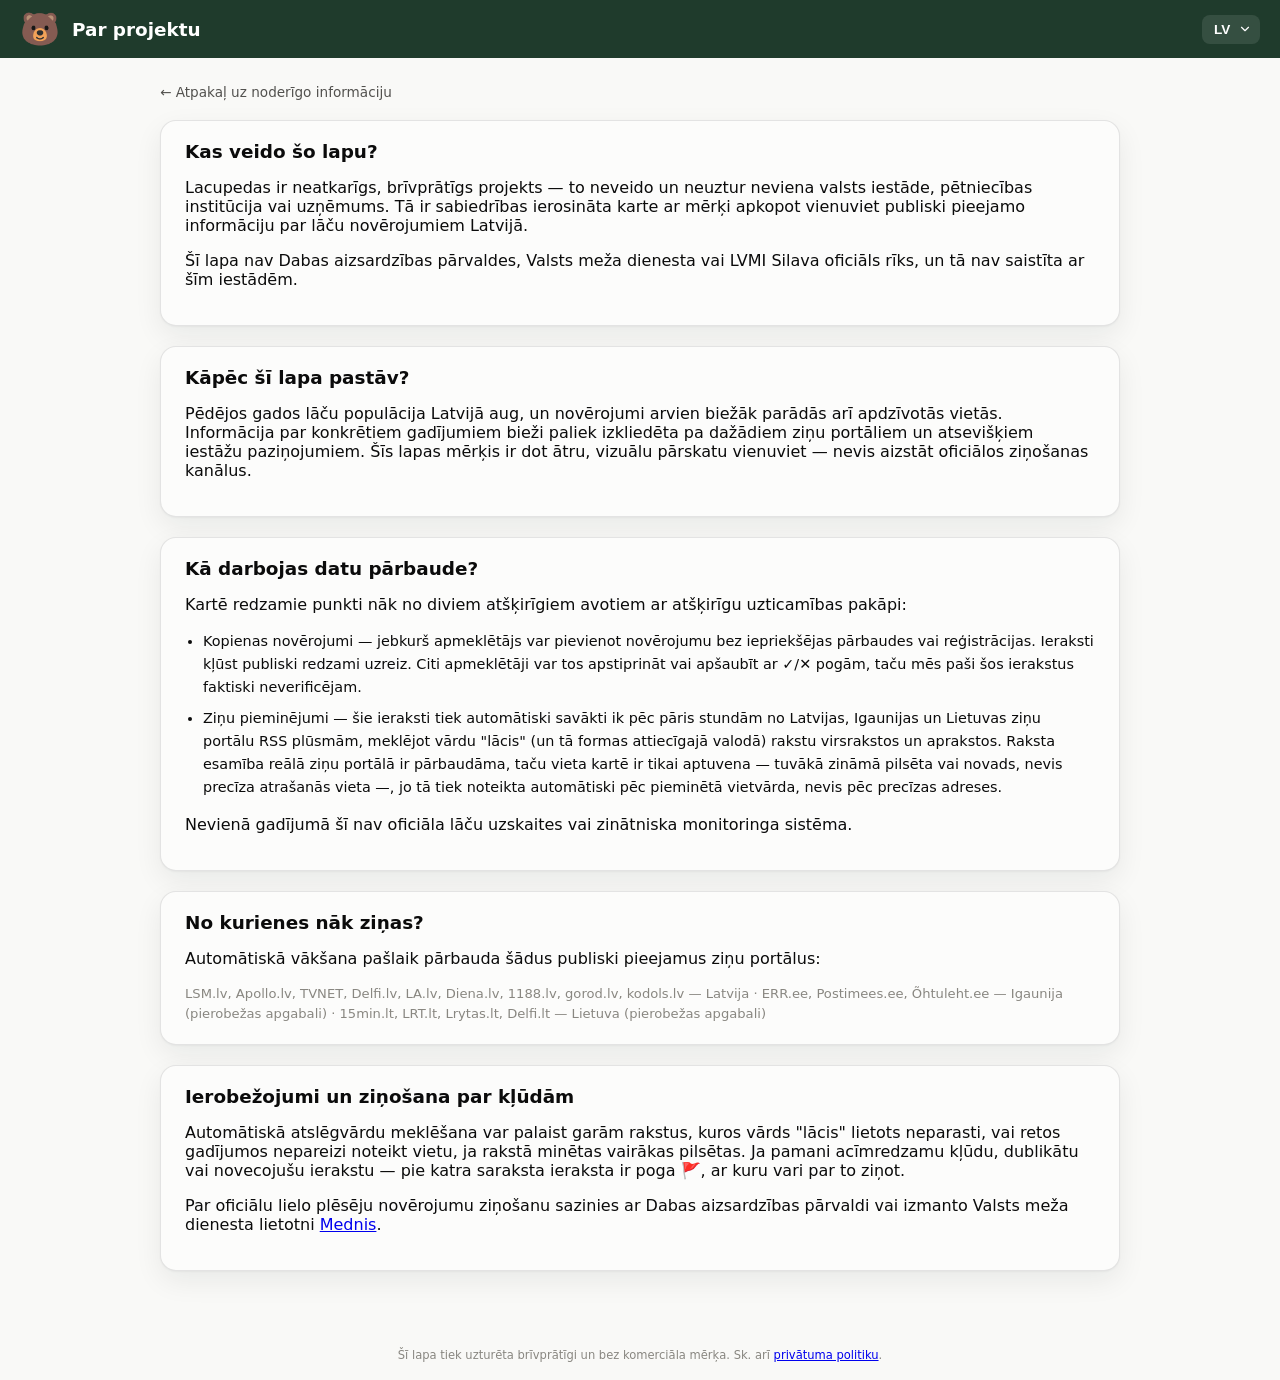
==== about.html @ 4d408ac5 "Section 5 SEO fixes: canonical home links, Dataset JSON-LD, FAQ citations Internal nav links pointed" ====
<!doctype html>
<html lang="lv">
<head>
  <meta charset="UTF-8" />
  <meta name="viewport" content="width=device-width, initial-scale=1.0" />
  <title>Par projektu — Lacupedas</title>
  <meta name="description" content="Kas veido Lacupedas, kāpēc tā izveidota, kā darbojas datu pārbaude un no kurienes nāk ziņas par lāču novērojumiem Latvijā." />
  <link rel="canonical" href="https://lacupedas.lv/about.html" />
  <meta property="og:type" content="article" />
  <meta property="og:site_name" content="Lacupedas" />
  <meta property="og:title" content="Par projektu" />
  <meta property="og:description" content="Kas veido Lacupedas, kāpēc tā izveidota un kā darbojas datu pārbaude." />
  <meta property="og:url" content="https://lacupedas.lv/about.html" />
  <meta property="og:image" content="https://lacupedas.lv/icons/android-chrome-512x512.png" />
  <meta name="twitter:card" content="summary" />
  <meta name="twitter:image" content="https://lacupedas.lv/icons/android-chrome-512x512.png" />
  <link rel="icon" href="favicon.ico" sizes="any" />
  <link rel="icon" type="image/png" sizes="32x32" href="icons/favicon-32x32.png" />
  <link rel="icon" type="image/png" sizes="16x16" href="icons/favicon-16x16.png" />
  <link rel="apple-touch-icon" sizes="180x180" href="icons/apple-touch-icon.png" />
  <link rel="manifest" href="site.webmanifest" />
  <link rel="stylesheet" href="css/style.css" />
  <link rel="stylesheet" href="css/guide.css" />

  <script type="application/ld+json">
  {
    "@context": "https://schema.org",
    "@type": "WebPage",
    "name": "Par projektu",
    "url": "https://lacupedas.lv/about.html",
    "isPartOf": { "@type": "WebSite", "name": "Lacupedas", "url": "https://lacupedas.lv/" },
    "inLanguage": ["lv", "en", "ru"]
  }
  </script>
</head>
<body class="guide-body">
  <header class="app-header">
    <div class="brand">
      <span class="brand-icon" aria-hidden="true">🐻</span>
      <h1 data-i18n="aboutTitle">Par projektu</h1>
    </div>
    <select id="lang-select" class="lang-select" aria-label="Language / Valoda / Язык">
      <option value="lv">LV</option>
      <option value="en">EN</option>
      <option value="ru">RU</option>
    </select>
  </header>

  <main class="guide-main">
    <a href="padomi.html" class="back-link" data-i18n="backToHub">← Atpakaļ uz noderīgo informāciju</a>

    <section class="guide-card">
      <h2 data-i18n="aboutWhoTitle">Kas veido šo lapu?</h2>
      <p data-i18n="aboutWho1">Lacupedas ir neatkarīgs, brīvprātīgs projekts — to neveido un neuztur neviena valsts iestāde, pētniecības institūcija vai uzņēmums. Tā ir sabiedrības ierosināta karte ar mērķi apkopot vienuviet publiski pieejamo informāciju par lāču novērojumiem Latvijā.</p>
      <p data-i18n="aboutWho2">Šī lapa nav Dabas aizsardzības pārvaldes, Valsts meža dienesta vai LVMI Silava oficiāls rīks, un tā nav saistīta ar šīm iestādēm.</p>
    </section>

    <section class="guide-card">
      <h2 data-i18n="aboutWhyTitle">Kāpēc šī lapa pastāv?</h2>
      <p data-i18n="aboutWhy1">Pēdējos gados lāču populācija Latvijā aug, un novērojumi arvien biežāk parādās arī apdzīvotās vietās. Informācija par konkrētiem gadījumiem bieži paliek izkliedēta pa dažādiem ziņu portāliem un atsevišķiem iestāžu paziņojumiem. Šīs lapas mērķis ir dot ātru, vizuālu pārskatu vienuviet — nevis aizstāt oficiālos ziņošanas kanālus.</p>
    </section>

    <section class="guide-card">
      <h2 data-i18n="aboutVerificationTitle">Kā darbojas datu pārbaude?</h2>
      <p data-i18n="aboutVerification1">Kartē redzamie punkti nāk no diviem atšķirīgiem avotiem ar atšķirīgu uzticamības pakāpi:</p>
      <ul class="guide-report-list">
        <li data-i18n="aboutVerification2"><strong>Kopienas novērojumi</strong> — jebkurš apmeklētājs var pievienot novērojumu bez iepriekšējas pārbaudes vai reģistrācijas. Ieraksti kļūst publiski redzami uzreiz. Citi apmeklētāji var tos apstiprināt vai apšaubīt ar ✓/✕ pogām, taču mēs paši šos ierakstus faktiski neverificējam.</li>
        <li data-i18n="aboutVerification3"><strong>Ziņu pieminējumi</strong> — šie ieraksti tiek automātiski savākti ik pēc pāris stundām no Latvijas, Igaunijas un Lietuvas ziņu portālu RSS plūsmām, meklējot vārdu "lācis" (un tā formas attiecīgajā valodā) rakstu virsrakstos un aprakstos. Raksta esamība reālā ziņu portālā ir pārbaudāma, taču vieta kartē ir tikai aptuvena — tuvākā zināmā pilsēta vai novads, nevis precīza atrašanās vieta —, jo tā tiek noteikta automātiski pēc pieminētā vietvārda, nevis pēc precīzas adreses.</li>
      </ul>
      <p data-i18n="aboutVerification4">Nevienā gadījumā šī nav oficiāla lāču uzskaites vai zinātniska monitoringa sistēma.</p>
    </section>

    <section class="guide-card">
      <h2 data-i18n="aboutSourcesTitle">No kurienes nāk ziņas?</h2>
      <p data-i18n="aboutSources1">Automātiskā vākšana pašlaik pārbauda šādus publiski pieejamus ziņu portālus:</p>
      <p class="guide-note">LSM.lv, Apollo.lv, TVNET, Delfi.lv, LA.lv, Diena.lv, 1188.lv, gorod.lv, kodols.lv — Latvija · ERR.ee, Postimees.ee, Õhtuleht.ee — Igaunija (pierobežas apgabali) · 15min.lt, LRT.lt, Lrytas.lt, Delfi.lt — Lietuva (pierobežas apgabali)</p>
    </section>

    <section class="guide-card">
      <h2 data-i18n="aboutLimitsTitle">Ierobežojumi un ziņošana par kļūdām</h2>
      <p data-i18n="aboutLimits1">Automātiskā atslēgvārdu meklēšana var palaist garām rakstus, kuros vārds "lācis" lietots neparasti, vai retos gadījumos nepareizi noteikt vietu, ja rakstā minētas vairākas pilsētas. Ja pamani acīmredzamu kļūdu, dublikātu vai novecojušu ierakstu — pie katra saraksta ieraksta ir poga 🚩, ar kuru vari par to ziņot.</p>
      <p>
        <span data-i18n="aboutLimits2">Par oficiālu lielo plēsēju novērojumu ziņošanu sazinies ar Dabas aizsardzības pārvaldi vai izmanto Valsts meža dienesta lietotni</span>
        <a href="https://www.vmd.gov.lv/lv/mobila-lietotne-mednis" target="_blank" rel="noopener">Mednis</a>.
      </p>
    </section>
  </main>

  <footer class="app-footer">
    <p>
      <span data-i18n="aboutFooterNote">Šī lapa tiek uzturēta brīvprātīgi un bez komerciāla mērķa. Sk. arī</span>
      <a href="privacy.html" data-i18n="aboutPrivacyLinkText">privātuma politiku</a>.
    </p>
  </footer>

  <nav class="mobile-bottom-nav" aria-label="Mobile navigation">
    <a href="/" class="mobile-nav-item">
      <svg viewBox="0 0 24 24" width="20" height="20" fill="none" stroke="currentColor" stroke-width="2" stroke-linecap="round" stroke-linejoin="round"><path d="M3 11l9-8 9 8"/><path d="M5 10v10h5v-6h4v6h5V10"/></svg>
      <span data-i18n="navHome">Sākums</span>
    </a>
    <a href="map.html" class="mobile-nav-item">
      <svg viewBox="0 0 24 24" width="20" height="20" fill="none" stroke="currentColor" stroke-width="2" stroke-linecap="round" stroke-linejoin="round"><path d="M12 21s-7-6.5-7-11a7 7 0 0 1 14 0c0 4.5-7 11-7 11z"/><circle cx="12" cy="10" r="2.5"/></svg>
      <span data-i18n="navMap">Karte</span>
    </a>
    <a href="map.html?report=1" class="mobile-nav-item mobile-nav-report">
      <svg viewBox="0 0 24 24" width="22" height="22" fill="none" stroke="currentColor" stroke-width="2" stroke-linecap="round" stroke-linejoin="round"><circle cx="12" cy="12" r="9"/><path d="M12 8v8M8 12h8"/></svg>
      <span data-i18n="navReport">Ziņot</span>
    </a>
    <a href="stats.html" class="mobile-nav-item">
      <svg viewBox="0 0 24 24" width="20" height="20" fill="none" stroke="currentColor" stroke-width="2" stroke-linecap="round" stroke-linejoin="round"><path d="M4 20V10M12 20V4M20 20v-7"/></svg>
      <span data-i18n="navStats">Statistika</span>
    </a>
    <a href="padomi.html" class="mobile-nav-item mobile-nav-active">
      <svg viewBox="0 0 24 24" width="20" height="20" fill="none" stroke="currentColor" stroke-width="2" stroke-linecap="round" stroke-linejoin="round"><circle cx="12" cy="12" r="9"/><path d="M12 11v5"/><circle cx="12" cy="8" r="0.5" fill="currentColor"/></svg>
      <span data-i18n="navMore">Info</span>
    </a>
  </nav>

  <script src="js/i18n.js"></script>
  <script src="js/guide-page.js"></script>
</body>
</html>
---- css/style.css ----
/* Lacupedas — bear-sighting tracker for Latvia. Forest-brand chrome + a
   validated data palette for anything that encodes actual data. */

/* The [hidden] UA rule loses to any author rule of equal specificity
   (e.g. `.modal-overlay { display: flex }`) — force it to win. */
[hidden] {
  display: none !important;
}

:root {
  color-scheme: light;
  --brand-forest-dark: #1f3b2c;
  --brand-forest: #2f5d3f;
  --brand-accent: #d97b29;
  --brand-accent-hover: #c26a1f;

  --page-plane: #f9f9f7;
  --surface-1: #fcfcfb;
  --text-primary: #0b0b0b;
  --text-secondary: #52514e;
  --text-muted: #898781;
  --gridline: #e1e0d9;
  --baseline: #c3c2b7;
  --border: rgba(11, 11, 11, 0.1);
  --danger: #d03b3b;
  --danger-hover: #b52f2f;
  --success: #0ca30c;

  --series-1: #2a78d6; /* sequential blue */

  --radius-card: 16px;
  --radius-btn: 12px;
  /* Two-layer shadow (a tight contact layer + a soft ambient one) reads as
     "resting on the page" without the harsh single-blur look. Tuned low-
     opacity for light mode; the dark-mode block below re-tunes it since a
     shadow this faint disappears against a near-black surface. */
  --shadow-card: 0 1px 2px rgba(20, 30, 25, 0.04), 0 10px 28px rgba(20, 30, 25, 0.07);
  --shadow-card-hover: 0 2px 4px rgba(20, 30, 25, 0.06), 0 14px 34px rgba(20, 30, 25, 0.1);
  /* For small, often-stacked elements (list-item cards) where the full
     --shadow-card's ambient layer would pile up into visual noise. */
  --shadow-subtle: 0 1px 2px rgba(20, 30, 25, 0.05), 0 4px 10px rgba(20, 30, 25, 0.05);
}

@media (prefers-color-scheme: dark) {
  :root {
    color-scheme: dark;
    --brand-forest-dark: #0f1f17;
    --brand-forest: #234a30;
    --page-plane: #0d0d0d;
    --surface-1: #1a1a19;
    --text-primary: #ffffff;
    --text-secondary: #c3c2b7;
    --text-muted: #898781;
    --gridline: #2c2c2a;
    --baseline: #383835;
    --border: rgba(255, 255, 255, 0.1);
    --series-1: #3987e5;
    --shadow-card: 0 1px 2px rgba(0, 0, 0, 0.3), 0 10px 28px rgba(0, 0, 0, 0.35);
    --shadow-card-hover: 0 2px 4px rgba(0, 0, 0, 0.35), 0 14px 34px rgba(0, 0, 0, 0.4);
    --shadow-subtle: 0 1px 2px rgba(0, 0, 0, 0.25), 0 4px 10px rgba(0, 0, 0, 0.25);
  }
}

* {
  box-sizing: border-box;
}

body {
  margin: 0;
  font-family: system-ui, -apple-system, "Segoe UI", sans-serif;
  background: var(--page-plane);
  color: var(--text-primary);
  /* Single-viewport app shell: header + main + footer fill the screen with
     no page-level scroll — each scrollable list scrolls within its own
     card instead. Reverted on small screens (see the 900px query) where
     stacking everything into one viewport isn't realistic. */
  height: 100vh;
  height: 100dvh;
  display: flex;
  flex-direction: column;
  overflow: hidden;
}

h1, h2 {
  margin: 0;
}

button {
  font-family: inherit;
}

/* Header */

.app-header {
  flex: 0 0 auto;
  display: flex;
  align-items: center;
  justify-content: space-between;
  gap: 16px;
  padding: 10px 20px;
  background: var(--brand-forest-dark);
  color: #fff;
}

.brand {
  display: flex;
  align-items: center;
  gap: 12px;
  min-width: 0;
}

.brand-icon {
  flex: 0 0 auto;
  font-size: 2rem;
}

/* min-width:0 + the nowrap/ellipsis trio let a long title truncate instead
   of wrapping or pushing the language select off-screen on narrow viewports
   — titles vary a lot in length across pages and languages. */
.app-header h1 {
  min-width: 0;
  overflow: hidden;
  text-overflow: ellipsis;
  white-space: nowrap;
  font-size: 1.15rem;
}

.lang-select {
  flex: 0 0 auto;
  appearance: none;
  -webkit-appearance: none;
  border: none;
  border-radius: 8px;
  background-color: rgba(255, 255, 255, 0.1);
  background-image: url("data:image/svg+xml,%3Csvg xmlns='http://www.w3.org/2000/svg' viewBox='0 0 24 24' fill='none' stroke='white' stroke-width='2' stroke-linecap='round' stroke-linejoin='round'%3E%3Cpath d='M6 9l6 6 6-6'/%3E%3C/svg%3E");
  background-repeat: no-repeat;
  background-position: right 8px center;
  background-size: 14px;
  color: #fff;
  padding: 7px 26px 7px 12px;
  font-weight: 600;
  font-size: 0.85rem;
  cursor: pointer;
  transition: background-color 0.15s ease, box-shadow 0.15s ease;
}

.lang-select:hover {
  background-color: rgba(255, 255, 255, 0.16);
}

.lang-select:focus {
  outline: none;
  box-shadow: 0 0 0 3px rgba(255, 255, 255, 0.3);
}

.lang-select option {
  color: var(--text-primary);
  background: var(--surface-1);
}

@media (max-width: 520px) {
  .app-header {
    padding: 10px 14px;
    gap: 8px;
  }

  .brand-icon {
    font-size: 1.6rem;
  }

  .app-header h1 {
    font-size: 1rem;
  }
}

/* Layout */

.layout {
  flex: 1 1 auto;
  min-height: 0;
  display: grid;
  /* Roughly even split — the sidebar (stats/news/list) carries as much of
     the app's actual content as the map does, so it gets an equal share
     of the width instead of being squeezed to a narrow reading column. */
  grid-template-columns: minmax(0, 1fr) minmax(360px, 1fr);
  grid-template-rows: 1fr;
  gap: 16px;
  padding: 16px;
  width: 100%;
  overflow: hidden;
}

/* Mobile-only home feed: quick actions to the standalone map.html (see
   .mobile-bottom-nav near the footer for the rest of the mobile nav), shown
   in place of the embedded map — .map-pane is hidden below 900px. */
.mobile-quick-actions {
  display: none;
}

@media (max-width: 900px) {
  body {
    height: auto;
    overflow: visible;
    /* Clear the fixed .mobile-bottom-nav so it never covers page content. */
    padding-bottom: 64px;
  }

  .layout {
    grid-template-columns: 1fr;
    grid-template-rows: auto;
    overflow: visible;
  }

  .mobile-quick-actions {
    display: flex;
    gap: 8px;
  }

  .mobile-quick-btn {
    flex: 1 1 0;
    text-align: center;
    text-decoration: none;
  }
}

.map-pane {
  min-height: 0;
  display: flex;
  flex-direction: column;
  gap: 8px;
}

.map-toolbar {
  flex: 0 0 auto;
  display: flex;
  align-items: center;
  flex-wrap: wrap;
  gap: 8px;
}

.map-hint {
  flex: 0 0 auto;
  margin: 0;
  font-size: 0.85rem;
  color: var(--text-secondary);
}

.picking-banner {
  flex: 0 0 auto;
  display: flex;
  align-items: center;
  justify-content: space-between;
  gap: 12px;
  background: var(--brand-accent);
  color: #fff;
  padding: 8px 12px;
  border-radius: 8px;
  font-size: 0.9rem;
}

.map-wrap {
  position: relative;
  flex: 1 1 auto;
  min-height: 0;
  display: flex;
}

#map {
  flex: 1 1 auto;
  min-height: 0;
  width: 100%;
  border-radius: 10px;
  border: 1px solid var(--border);
  cursor: default;
}

@media (max-width: 900px) {
  /* Scoped to .layout (index.html's desktop map+sidebar shell) — map.html
     reuses .map-pane too, but isn't mobile-gated, so its map must stay
     visible at every width. */
  .layout .map-pane {
    display: none;
  }

  .map-wrap {
    flex: none;
  }

  #map {
    flex: none;
    height: 50vh;
    min-height: 340px;
  }
}

#map.picking {
  cursor: crosshair;
}

.map-legend {
  position: absolute;
  left: 10px;
  bottom: 10px;
  z-index: 501;
}

.map-legend-toggle {
  border: none;
  border-radius: 999px;
  padding: 7px 12px;
  background: rgba(11, 11, 11, 0.6);
  color: #fff;
  font-size: 0.78rem;
  font-weight: 600;
  cursor: pointer;
}

.map-legend-toggle:hover {
  background: rgba(11, 11, 11, 0.75);
}

.map-legend-panel {
  position: absolute;
  left: 0;
  bottom: calc(100% + 6px);
  width: 210px;
  background: var(--surface-1);
  border: 1px solid var(--border);
  border-radius: var(--radius-btn);
  padding: 10px 12px;
  box-shadow: 0 4px 16px rgba(0, 0, 0, 0.25);
}

.legend-row {
  display: flex;
  align-items: flex-start;
  gap: 8px;
  font-size: 0.78rem;
  color: var(--text-primary);
  padding: 3px 0;
  line-height: 1.3;
}

.legend-swatch {
  flex: 0 0 auto;
  display: inline-block;
  width: 11px;
  height: 11px;
  margin-top: 2px;
}

.legend-dot {
  border-radius: 50%;
}

.legend-diamond {
  transform: rotate(45deg);
  width: 9px;
  height: 9px;
  margin-top: 3px;
}

.bear-marker-dot {
  display: block;
  width: 16px;
  height: 16px;
  border-radius: 50%;
  border: 2px solid #fff;
  box-shadow: 0 1px 4px rgba(0, 0, 0, 0.4);
  transition: transform 0.15s ease;
}

/* Scale the inner dot/diamond on hover, not the outer Leaflet-positioned
   icon element — that one already carries Leaflet's own translate3d()
   transform for placement, which a hover transform would clobber. */
.leaflet-marker-icon:hover .bear-marker-dot {
  transform: scale(1.35);
}

/* Sidebar */

.sidebar {
  min-height: 0;
  display: flex;
  flex-direction: column;
  gap: 8px;
  min-width: 0;
}

@media (max-width: 900px) {
  .sidebar {
    overflow: visible;
  }
}

.card {
  flex: 0 0 auto;
  min-width: 0;
  background: var(--surface-1);
  border: 1px solid var(--border);
  border-radius: var(--radius-card);
  box-shadow: var(--shadow-card);
  padding: 10px 14px;
}

/* list-card and news-card share whatever vertical space is left after the
   stats/chart cards take their natural height, and each scrolls its own
   list internally instead of growing the page. News gets a bigger share —
   it's typically the one with real content (auto-collected), while
   community reports start empty. */
.list-card {
  flex: 0.7 1 0;
  min-height: 0;
  display: flex;
  flex-direction: column;
}

.news-card {
  flex: 2.2 1 0;
  min-height: 0;
  display: flex;
  flex-direction: column;
}

@media (max-width: 900px) {
  .list-card,
  .news-card {
    flex: none;
  }

  /* On index.html's mobile home feed, the full chart + filterable list
     move to the standalone stats.html (reached via .stats-detail-link on
     the compact stats-grid below) — news stays here and now reads right
     after the compact stats card. Scoped to .layout: stats.html reuses
     these same .chart-card/.list-card classes and must keep showing them
     at every width. */
  .layout .chart-card,
  .layout .list-card {
    display: none;
  }
}

.card h2 {
  flex: 0 0 auto;
  font-size: 0.9rem;
  margin-bottom: 6px;
  color: var(--text-primary);
}

.stats-card-header {
  display: flex;
  align-items: center;
  justify-content: space-between;
  gap: 8px;
  margin-bottom: 8px;
}

.stats-card {
  padding: 12px 12px 14px;
}

/* Points at stats.html, the mobile detail page the chart/list moved to
   (see .layout .chart-card/.list-card above) — desktop keeps them inline
   in the sidebar, so it has no need for this link. */
.stats-detail-link {
  display: none;
}

.stats-grid {
  display: grid;
  grid-template-columns: repeat(3, 1fr);
  gap: 6px;
  align-items: stretch;
  padding-top: 2px;
}

/* index.html's home-feed card only shows 2 of the 3 stats (see
   #stats-section's markup) — stats.html keeps all 3 in its own
   .stats-grid (no #stats-section id there), so this is scoped rather
   than changed on the shared rule above. */
#stats-section .stats-grid {
  grid-template-columns: repeat(2, 1fr);
}

.stat {
  display: flex;
  flex-direction: column;
  align-items: center;
  justify-content: center;
  text-align: center;
  gap: 2px;
  min-width: 0;
  min-height: 72px;
  height: 100%;
  padding: 10px 6px 8px;
  border-radius: 12px;
  border: 1px solid rgba(11, 11, 11, 0.03);
  box-shadow: none;
  background: rgba(255, 255, 255, 0.18);
}

@media (max-width: 900px) {
  .stats-detail-link {
    display: inline-flex;
    align-items: center;
    gap: 4px;
    flex: 0 0 auto;
    padding: 0;
    border-radius: 0;
    background: transparent;
    font-size: 0.78rem;
    font-weight: 600;
    color: var(--brand-accent);
    text-decoration: none;
  }

  .stats-grid {
    gap: 6px;
  }

  .stat {
    gap: 2px;
    min-height: 68px;
    padding: 9px 4px 7px;
    border-radius: 12px;
  }

  .stat-text {
    align-items: center;
  }

  .stat-value {
    font-size: 1.28rem;
  }

  .stat-value-small {
    font-size: 0.82rem;
  }

  .stat-label {
    font-size: 0.64rem;
  }
}

.stat-icon {
  display: none;
}

.stat-text {
  display: flex;
  flex-direction: column;
  gap: 2px;
  min-width: 0;
  width: 100%;
  align-items: center;
  text-align: center;
}

.stat-value {
  font-size: clamp(1.35rem, 1.9vw, 1.65rem);
  font-weight: 700;
  font-variant-numeric: tabular-nums;
  line-height: 1;
  letter-spacing: -0.04em;
  min-height: 1em;
  display: flex;
  align-items: center;
  justify-content: center;
}

.stat-value-small {
  font-size: clamp(0.8rem, 1vw, 0.92rem);
  font-weight: 600;
  line-height: 1.1;
}

.stat-value-date {
  max-width: 5ch;
  min-height: 1em;
  text-wrap: balance;
}

/* index.html's home-feed boxes are wider now (2 columns instead of 3 —
   see #stats-section .stats-grid above), so the narrower 5ch cap (needed
   for stats.html's tighter 3-column box) just forces an unnecessary wrap
   here — worst in RU, where "30 июл." no longer fits it. */
#stats-section .stat-value-date {
  max-width: none;
  white-space: nowrap;
}

.stat-label {
  max-width: 7ch;
  font-size: 0.68rem;
  color: var(--text-muted);
  line-height: 1.2;
  text-wrap: balance;
  opacity: 0.92;
  min-height: 2.4em;
  display: flex;
  align-items: flex-start;
  justify-content: center;
}

.stats-card h2 {
  font-size: 0.88rem;
  margin-bottom: 0;
}

.stat-total {
  background: rgba(137, 135, 129, 0.045);
}

.stat-year {
  background: rgba(47, 93, 63, 0.05);
}

.stat-recent {
  background: rgba(217, 123, 41, 0.055);
}

.chart-container svg {
  width: 100%;
  height: auto;
  display: block;
}

.viz-grid {
  stroke: var(--gridline);
  stroke-width: 1;
}

.viz-axis-label {
  fill: var(--text-muted);
  font-size: 9px;
}

.viz-bar {
  fill: var(--series-1);
}

.viz-empty {
  text-align: center;
  color: var(--text-muted);
  font-size: 0.8rem;
  margin: 4px 0 0;
}

/* Sightings list */

.sightings-list {
  list-style: none;
  margin: 0;
  padding: 0;
  flex: 1 1 0;
  min-height: 0;
  overflow-y: auto;
  display: flex;
  flex-direction: column;
  gap: 6px;
}

@media (max-width: 900px) {
  .sightings-list {
    flex: none;
    /* No inner scroll box here: the map-pane is gone on mobile, so this
       list is the main page content and should flow with the page like a
       normal feed — capped by pagination (see LIST_PAGE_SIZE), not height. */
    max-height: none;
    gap: 10px;
  }

  .sighting-item {
    background: var(--surface-1);
    border: 1px solid var(--border);
    border-radius: var(--radius-btn);
    box-shadow: var(--shadow-subtle);
    padding: 10px 12px;
  }
}

.list-empty {
  color: var(--text-muted);
  font-size: 0.85rem;
  padding: 8px 0;
}

.list-show-more {
  flex: 0 0 auto;
  padding: 4px 0 2px;
  text-align: center;
}

.list-show-more button {
  border: 1px solid var(--border);
  background: transparent;
  color: var(--text-secondary);
  font-size: 0.8rem;
  font-weight: 600;
  padding: 6px 14px;
  border-radius: 999px;
  cursor: pointer;
  width: 100%;
}

.list-show-more button:hover {
  border-color: var(--brand-accent);
  color: var(--brand-accent);
}

.sighting-item {
  display: flex;
  gap: 8px;
  align-items: flex-start;
  padding: 8px;
  border-radius: 8px;
  cursor: pointer;
  position: relative;
  transition: background 0.2s;
}

.sighting-item:hover {
  background: rgba(217, 123, 41, 0.08);
}

.report-issue-btn {
  position: absolute;
  top: 4px;
  right: 4px;
  border: none;
  background: transparent;
  cursor: pointer;
  font-size: 0.75rem;
  padding: 3px 5px;
  border-radius: 4px;
  opacity: 0.35;
  line-height: 1;
}

.report-issue-btn:hover {
  opacity: 1;
  background: rgba(208, 59, 59, 0.1);
}

.sighting-item.highlight {
  background: rgba(217, 123, 41, 0.2);
}

.type-dot {
  width: 10px;
  height: 10px;
  border-radius: 50%;
  margin-top: 5px;
  flex-shrink: 0;
}

.sighting-body {
  flex: 1;
  min-width: 0;
}

.sighting-top {
  display: flex;
  flex-wrap: wrap;
  gap: 6px;
  align-items: center;
  font-size: 0.82rem;
}

.sighting-date {
  font-weight: 600;
}

.sighting-type {
  color: var(--text-secondary);
}

.sighting-source-badge {
  flex: 0 0 auto;
  padding: 1px 6px;
  border-radius: 999px;
  background: rgba(42, 120, 214, 0.14);
  color: var(--series-1);
  font-size: 0.68rem;
  font-weight: 700;
}

.sighting-desc {
  margin: 4px 0 0;
  font-size: 0.8rem;
  color: var(--text-secondary);
  word-break: break-word;
}

.sighting-reporter {
  margin: 2px 0 0;
  font-size: 0.75rem;
  color: var(--text-muted);
}

.vote-row {
  display: flex;
  gap: 6px;
  margin-top: 6px;
}

.vote-btn {
  display: flex;
  align-items: center;
  gap: 4px;
  border: 1px solid var(--border);
  background: var(--page-plane);
  color: var(--text-secondary);
  border-radius: 999px;
  padding: 3px 9px;
  font-size: 0.75rem;
  font-variant-numeric: tabular-nums;
  cursor: pointer;
}

.vote-btn:hover:not(:disabled) {
  border-color: var(--text-muted);
}

.vote-btn:disabled {
  cursor: default;
  opacity: 0.6;
}

.vote-confirm.active {
  border-color: var(--success);
  color: var(--success);
  background: rgba(12, 163, 12, 0.1);
}

.vote-dispute.active {
  border-color: var(--danger);
  color: var(--danger);
  background: rgba(208, 59, 59, 0.1);
}

/* Filters */

.list-card-header {
  flex: 0 0 auto;
  display: flex;
  align-items: center;
  justify-content: space-between;
  gap: 8px;
  flex-wrap: wrap;
  margin-bottom: 6px;
}

.list-card-header h2 {
  margin-bottom: 0;
}

.filter-group {
  flex: 0 0 auto;
  max-width: 100%;
  display: flex;
  flex-wrap: wrap;
  align-items: center;
  gap: 6px;
  margin-bottom: 6px;
}

.filter-checkbox {
  flex-shrink: 0;
  display: flex;
  align-items: center;
  gap: 4px;
  font-size: 0.75rem;
  color: var(--text-secondary);
  cursor: pointer;
  white-space: nowrap;
}

.filter-select {
  border: 1px solid var(--border);
  border-radius: 8px;
  background: var(--page-plane);
  color: var(--text-secondary);
  font-size: 0.75rem;
  padding: 3px 6px;
  font-family: inherit;
  max-width: 50%;
  transition: border-color 0.15s ease, box-shadow 0.15s ease;
}

.filter-select:focus {
  outline: none;
  border-color: var(--brand-accent);
  box-shadow: 0 0 0 3px rgba(217, 123, 41, 0.18);
}

/* News mentions */

.news-card-header {
  flex: 0 0 auto;
  display: flex;
  align-items: center;
  justify-content: space-between;
  gap: 8px;
  margin-bottom: 6px;
}

.news-card-header h2 {
  margin-bottom: 0;
}

.news-toggle {
  display: flex;
  align-items: center;
  gap: 6px;
  font-size: 0.78rem;
  color: var(--text-secondary);
  cursor: pointer;
  white-space: nowrap;
}

.news-link {
  display: block;
  margin-top: 4px;
  font-size: 0.98rem;
  font-weight: 600;
  line-height: 1.35;
  color: var(--text-primary);
  text-decoration: none;
}

.news-link:hover {
  text-decoration: underline;
}

.news-thumb-link {
  flex: 0 0 auto;
  display: block;
  width: 64px;
  height: 64px;
  border-radius: 8px;
  overflow: hidden;
}

.news-thumb {
  width: 100%;
  height: 100%;
  object-fit: cover;
  display: block;
}

.news-disclaimer {
  flex: 0 0 auto;
  margin: 10px 0 0;
  font-size: 0.7rem;
  color: var(--text-muted);
  line-height: 1.4;
  max-height: 4.5em;
  overflow-y: auto;
}

/* Freshness signal for the auto-scraper's output — empty (and takes no
   space) until the first successful fetch, so it never shows a stale/wrong
   placeholder. See renderNewsUpdatedAt() in js/news.js. */
.news-updated-at {
  flex: 0 0 auto;
  margin: 4px 0 0;
  font-size: 0.68rem;
  color: var(--text-muted);
}

.news-updated-at:empty {
  display: none;
}

.news-marker-diamond {
  display: block;
  width: 12px;
  height: 12px;
  transform: rotate(45deg);
  background: #4a3aa7;
  border: 2px solid #fff;
  box-shadow: 0 1px 4px rgba(0, 0, 0, 0.4);
  margin: 2px;
  transition: transform 0.15s ease;
}

.leaflet-marker-icon:hover .news-marker-diamond {
  transform: rotate(45deg) scale(1.35);
}

/* Sighting clusters (leaflet.markercluster's default divIcon markup/classes)
   in brand green; news clusters get their own class (see newsClusterIcon()
   in news.js) so the two stay visually distinct, same as the individual
   marker colors above. */
.marker-cluster-small,
.marker-cluster-medium,
.marker-cluster-large {
  background: color-mix(in srgb, var(--brand-forest) 25%, transparent);
}

.marker-cluster-small div,
.marker-cluster-medium div,
.marker-cluster-large div {
  background: var(--brand-forest);
  color: #fff;
}

.news-marker-cluster.marker-cluster-small,
.news-marker-cluster.marker-cluster-medium,
.news-marker-cluster.marker-cluster-large {
  background: color-mix(in srgb, #4a3aa7 25%, transparent);
}

.news-marker-cluster.marker-cluster-small div,
.news-marker-cluster.marker-cluster-medium div,
.news-marker-cluster.marker-cluster-large div {
  background: #4a3aa7;
  color: #fff;
}

.popup-meta {
  font-size: 0.75rem;
  color: #666;
}

.toast {
  position: fixed;
  bottom: 20px;
  right: 20px;
  background: var(--brand-forest-dark);
  color: #fff;
  padding: 10px 16px;
  border-radius: 8px;
  font-size: 0.85rem;
  box-shadow: 0 4px 16px rgba(0, 0, 0, 0.3);
  z-index: 900;
  animation: toast-in 0.2s ease-out;
}

.toast-success {
  background: var(--success);
}

@keyframes toast-in {
  from {
    opacity: 0;
    transform: translateY(8px);
  }
  to {
    opacity: 1;
    transform: translateY(0);
  }
}

/* Buttons */

.btn {
  border: 1px solid transparent;
  border-radius: var(--radius-btn);
  padding: 9px 14px;
  font-size: 0.85rem;
  font-weight: 600;
  cursor: pointer;
  transition: transform 0.15s ease, box-shadow 0.15s ease, background 0.15s ease, filter 0.15s ease;
}

/* Filled buttons (primary/secondary) get a tinted shadow + hover lift — a
   tactile cue that they're the elevated, actionable surface. Ghost/outline
   buttons stay flat on purpose, so that hierarchy still reads at a glance. */
.btn-primary {
  background: var(--brand-accent);
  color: #fff;
  box-shadow: 0 2px 8px rgba(217, 123, 41, 0.28);
}

.btn-primary:hover {
  background: var(--brand-accent-hover);
  transform: translateY(-1px);
  box-shadow: 0 4px 14px rgba(217, 123, 41, 0.36);
}

.btn-primary:active {
  transform: translateY(0);
  box-shadow: 0 1px 4px rgba(217, 123, 41, 0.28);
}

.btn-secondary {
  background: var(--brand-forest);
  color: #fff;
  box-shadow: 0 2px 8px rgba(31, 59, 44, 0.28);
}

.btn-secondary:hover {
  filter: brightness(1.1);
  transform: translateY(-1px);
  box-shadow: 0 4px 14px rgba(31, 59, 44, 0.36);
}

.btn-secondary:active {
  transform: translateY(0);
  box-shadow: 0 1px 4px rgba(31, 59, 44, 0.28);
}

.btn-ghost {
  background: transparent;
  border-color: var(--border);
  color: var(--text-primary);
}

/* .toolbar-guide-link is an <a>, not a <button> — .btn/.btn-secondary cover
   color/border/spacing, this just fixes anchor-specific defaults. */
.toolbar-guide-link {
  display: inline-flex;
  align-items: center;
  text-decoration: none;
}

.btn-ghost:hover {
  background: rgba(11, 11, 11, 0.05);
}

/* Footer */

.app-footer {
  flex: 0 0 auto;
  text-align: center;
  font-size: 0.72rem;
  color: var(--text-muted);
  padding: 6px 20px;
  max-width: 800px;
  margin: 0 auto;
}

/* Mobile bottom nav — fixed tab bar replacing the desktop map-pane's
   toolbar as the way to reach the standalone map.html (see
   .mobile-quick-actions near .layout for the other entry point). */
.mobile-bottom-nav {
  display: none;
}

@media (max-width: 900px) {
  .app-footer {
    padding: 12px 20px 24px;
  }

  .mobile-bottom-nav {
    display: flex;
    position: fixed;
    left: 0;
    right: 0;
    bottom: 0;
    z-index: 600;
    background: var(--brand-forest-dark);
    border-top: 1px solid rgba(255, 255, 255, 0.1);
  }

  .mobile-nav-item {
    flex: 1 1 0;
    display: flex;
    flex-direction: column;
    align-items: center;
    gap: 2px;
    padding: 8px 4px 6px;
    color: rgba(255, 255, 255, 0.65);
    text-decoration: none;
    font-size: 0.68rem;
    font-weight: 600;
  }

  .mobile-nav-item.mobile-nav-active {
    color: #fff;
  }

  .mobile-nav-report {
    color: var(--brand-accent);
  }
}

.faq-details {
  margin-top: 6px;
  text-align: left;
}

.faq-details summary {
  text-align: center;
  cursor: pointer;
  color: var(--text-secondary);
  font-size: 0.72rem;
}

.faq-content {
  max-width: 640px;
  margin: 8px auto 0;
  max-height: 180px;
  overflow-y: auto;
  padding-right: 6px;
}

.faq-content h2 {
  font-size: 0.8rem;
  margin: 10px 0 2px;
  color: var(--text-primary);
}

.faq-content h2:first-child {
  margin-top: 0;
}

.faq-content p {
  margin: 0 0 6px;
  font-size: 0.72rem;
  line-height: 1.5;
}

.faq-sources {
  color: var(--text-muted);
}

.faq-sources a {
  color: var(--brand-accent);
}

/* Modal */

.modal-overlay {
  position: fixed;
  inset: 0;
  background: rgba(0, 0, 0, 0.5);
  display: flex;
  align-items: center;
  justify-content: center;
  padding: 16px;
  z-index: 1000;
}

.modal {
  background: var(--surface-1);
  color: var(--text-primary);
  border-radius: var(--radius-card);
  box-shadow: var(--shadow-card-hover);
  padding: 20px;
  width: 100%;
  max-width: 420px;
  max-height: 90vh;
  overflow-y: auto;
}

.modal h2 {
  margin-bottom: 14px;
}

.form-row {
  display: flex;
  flex-direction: column;
  gap: 4px;
  margin-bottom: 12px;
}

.form-row label {
  font-size: 0.8rem;
  font-weight: 600;
  color: var(--text-secondary);
}

.form-location {
  font-variant-numeric: tabular-nums;
  color: var(--text-muted);
  font-size: 0.85rem;
}

.form-row input,
.form-row select,
.form-row textarea {
  border: 1px solid var(--border);
  border-radius: var(--radius-btn);
  padding: 8px 10px;
  font-size: 0.9rem;
  background: var(--page-plane);
  color: var(--text-primary);
  font-family: inherit;
  transition: border-color 0.15s ease, box-shadow 0.15s ease;
}

.form-row input:focus,
.form-row select:focus,
.form-row textarea:focus {
  outline: none;
  border-color: var(--brand-accent);
  box-shadow: 0 0 0 3px rgba(217, 123, 41, 0.18);
}

.form-error {
  color: var(--danger);
  font-size: 0.8rem;
}

.form-privacy-note {
  margin: 0;
  font-size: 0.76rem;
  color: var(--text-muted);
  line-height: 1.4;
}

.form-privacy-note a {
  color: var(--brand-accent);
}

.form-emergency-note {
  margin: 0 0 14px;
  padding: 10px 12px;
  border: 1px solid rgba(208, 59, 59, 0.35);
  border-radius: var(--radius-btn);
  background: rgba(208, 59, 59, 0.08);
  font-size: 0.78rem;
  line-height: 1.5;
  color: var(--text-secondary);
}

.form-emergency-note strong {
  display: block;
  color: var(--danger);
  margin-bottom: 2px;
}

.form-emergency-note a {
  color: var(--brand-accent);
}

.hp-field {
  position: absolute;
  left: -9999px;
  width: 1px;
  height: 1px;
  overflow: hidden;
}

.photo-preview {
  margin-top: 8px;
  max-width: 100%;
  max-height: 160px;
  border-radius: 8px;
  border: 1px solid var(--border);
  object-fit: cover;
}

.sighting-thumb {
  display: block;
  margin-top: 6px;
  max-width: 100%;
  max-height: 140px;
  border-radius: 8px;
  cursor: zoom-in;
  object-fit: cover;
}

.popup-photo {
  display: block;
  width: 100%;
  max-width: 220px;
  max-height: 160px;
  object-fit: cover;
  border-radius: 6px;
  margin-bottom: 6px;
}

.form-actions {
  display: flex;
  justify-content: flex-end;
  gap: 8px;
  margin-top: 6px;
}
---- css/guide.css ----
/* Guide page: a normal scrolling content page, unlike the single-viewport
   map app — override the app shell's no-scroll body rules. */
body.guide-body {
  height: auto;
  overflow: visible;
  display: block;
}

.guide-main {
  max-width: 1000px;
  margin: 0 auto;
  padding: 24px 20px 40px;
}

.back-link {
  display: inline-block;
  margin-bottom: 20px;
  color: var(--text-secondary);
  font-size: 0.85rem;
  text-decoration: none;
}

.back-link:hover {
  text-decoration: underline;
}

.guide-card {
  background: var(--surface-1);
  border: 1px solid var(--border);
  border-radius: var(--radius-card);
  box-shadow: var(--shadow-card);
  padding: 20px 24px;
  margin-bottom: 20px;
}

.guide-card h2 {
  margin: 0 0 8px;
  font-size: 1.15rem;
}

.guide-lead {
  margin: 0 0 16px;
  color: var(--text-secondary);
  font-size: 0.92rem;
  line-height: 1.5;
}

.guide-cols {
  display: grid;
  grid-template-columns: 1fr 1fr;
  gap: 16px;
}

@media (max-width: 640px) {
  .guide-cols {
    grid-template-columns: 1fr;
  }
}

.guide-do,
.guide-dont {
  border-radius: var(--radius-btn);
  padding: 14px 16px;
}

.guide-do {
  background: rgba(12, 163, 12, 0.08);
  border: 1px solid rgba(12, 163, 12, 0.25);
}

.guide-dont {
  background: rgba(208, 59, 59, 0.08);
  border: 1px solid rgba(208, 59, 59, 0.25);
}

.guide-do h3,
.guide-dont h3 {
  margin: 0 0 8px;
  font-size: 0.9rem;
}

.guide-do h3 {
  color: #0ca30c;
}

.guide-dont h3 {
  color: var(--danger);
}

.guide-do ul,
.guide-dont ul {
  margin: 0;
  padding-left: 18px;
  font-size: 0.87rem;
  line-height: 1.6;
  color: var(--text-primary);
}

.guide-do li,
.guide-dont li {
  margin-bottom: 6px;
}

.guide-report-list {
  margin: 0 0 12px;
  padding-left: 18px;
  font-size: 0.9rem;
  line-height: 1.6;
}

.guide-report-list li {
  margin-bottom: 8px;
}

.guide-report-list a {
  color: var(--brand-accent);
}

.guide-note {
  margin: 0;
  font-size: 0.82rem;
  color: var(--text-muted);
  line-height: 1.5;
}

.guide-lead-standalone {
  margin: 0 0 20px;
}

.guide-info {
  border-radius: var(--radius-btn);
  padding: 14px 16px;
  background: rgba(42, 120, 214, 0.08);
  border: 1px solid rgba(42, 120, 214, 0.25);
}

.guide-info h3 {
  margin: 0 0 8px;
  font-size: 0.9rem;
  color: var(--series-1);
}

.guide-info ul {
  margin: 0;
  padding-left: 18px;
  font-size: 0.87rem;
  line-height: 1.6;
  color: var(--text-primary);
}

.guide-info li {
  margin-bottom: 6px;
}

/* Guide hub */

.hub-category {
  margin: 28px 0 12px;
  font-size: 0.8rem;
  font-weight: 700;
  text-transform: uppercase;
  letter-spacing: 0.04em;
  color: var(--text-muted);
}

.hub-category:first-of-type {
  margin-top: 8px;
}

.hub-grid {
  display: grid;
  grid-template-columns: repeat(auto-fit, minmax(280px, 1fr));
  gap: 16px;
}

@media (max-width: 640px) {
  .hub-grid {
    grid-template-columns: 1fr;
  }
}

.hub-card {
  display: block;
  background: var(--surface-1);
  border: 1px solid var(--border);
  border-radius: var(--radius-card);
  box-shadow: var(--shadow-card);
  padding: 20px 24px;
  text-decoration: none;
  color: inherit;
  transition: box-shadow 0.15s ease, border-color 0.15s ease, transform 0.15s ease;
}

.hub-card:hover {
  border-color: var(--brand-accent);
  box-shadow: var(--shadow-card-hover);
  transform: translateY(-2px);
}

.hub-card h3 {
  margin: 0 0 8px;
  font-size: 1.05rem;
  font-weight: 600;
  color: var(--text-primary);
}

.hub-card p {
  margin: 0 0 12px;
  font-size: 0.87rem;
  color: var(--text-secondary);
  line-height: 1.5;
}

.hub-card-link {
  font-size: 0.85rem;
  font-weight: 600;
  color: var(--brand-accent);
}

/* Stories */

.story-card {
  background: var(--surface-1);
  border: 1px solid var(--border);
  border-left: 4px solid var(--brand-accent);
  border-radius: var(--radius-card);
  box-shadow: var(--shadow-card);
  padding: 16px 20px;
  margin-bottom: 14px;
}

.story-meta {
  display: flex;
  flex-wrap: wrap;
  align-items: baseline;
  gap: 8px;
  margin-bottom: 6px;
}

.story-place {
  font-weight: 700;
  font-size: 0.95rem;
}

.story-date {
  font-size: 0.8rem;
  color: var(--text-muted);
}

.story-card p {
  margin: 0 0 8px;
  font-size: 0.9rem;
  line-height: 1.55;
  color: var(--text-primary);
}

.story-source {
  font-size: 0.78rem;
  color: var(--text-muted);
  text-decoration: none;
}

.story-source:hover {
  text-decoration: underline;
}
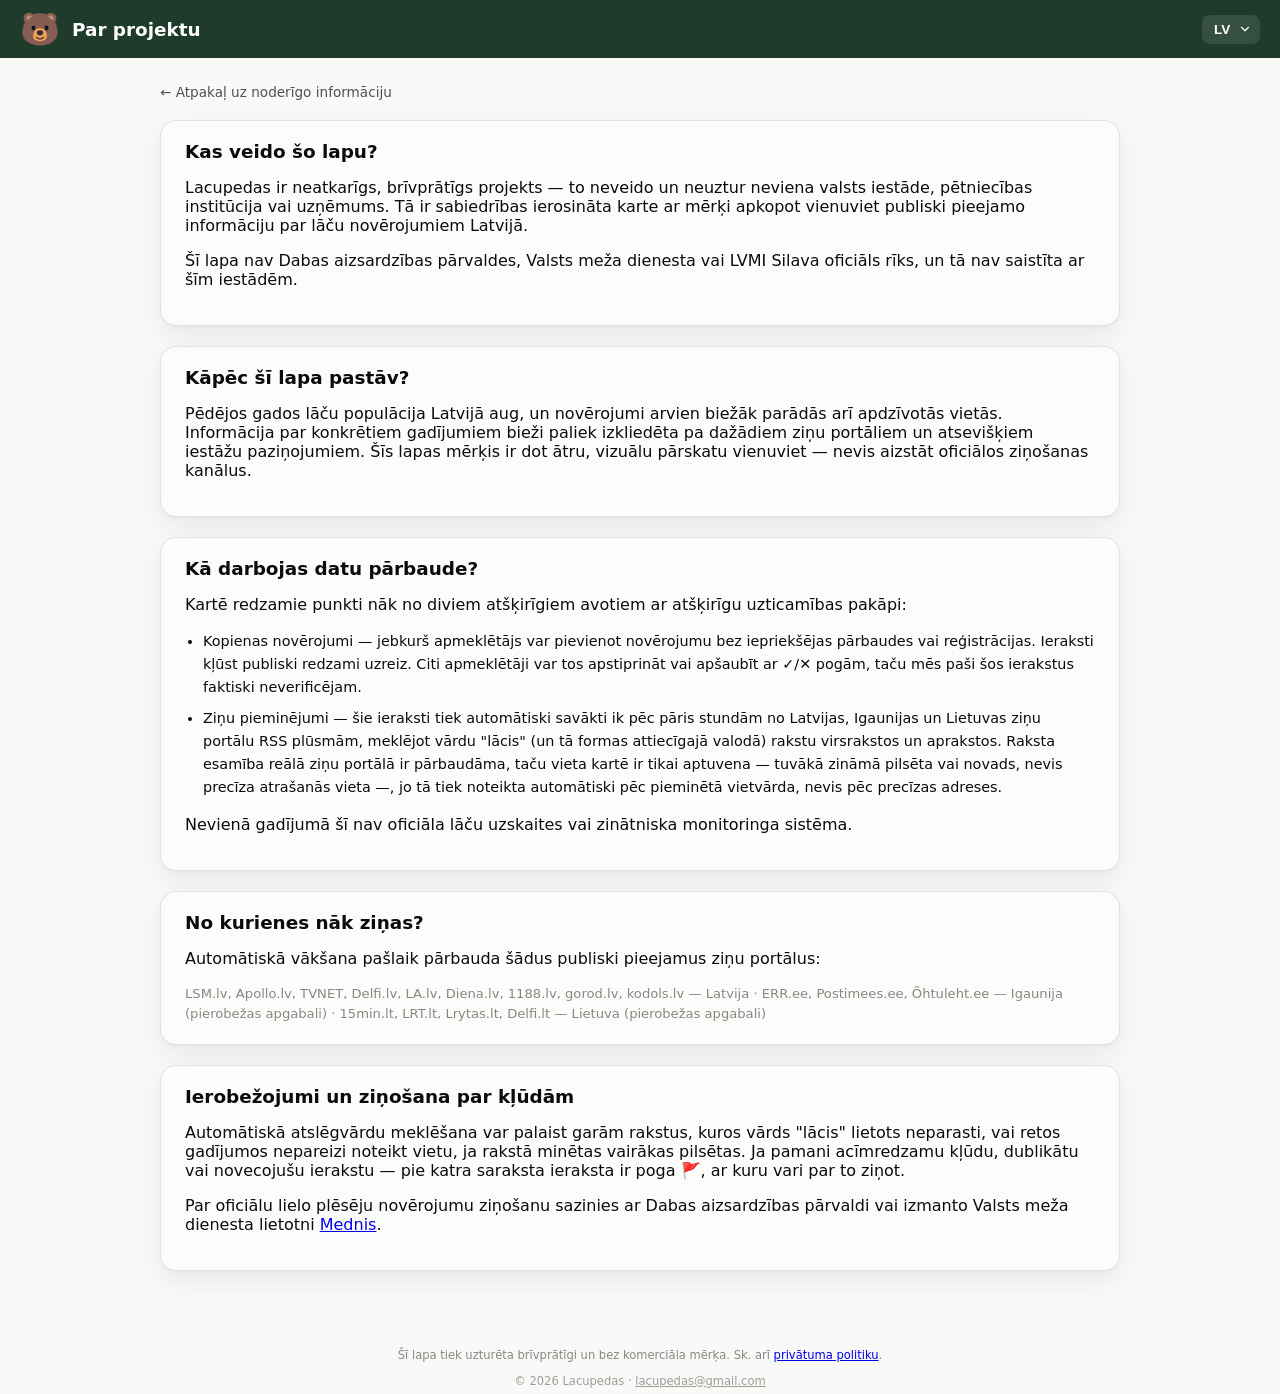
==== commit 8eb4e67f: "Section 7: add a footer contact/copyright line across content pages The footer had no author/contact" ====
--- a/about.html
+++ b/about.html
@@ -91,6 +91,7 @@
       <span data-i18n="aboutFooterNote">Šī lapa tiek uzturēta brīvprātīgi un bez komerciāla mērķa. Sk. arī</span>
       <a href="privacy.html" data-i18n="aboutPrivacyLinkText">privātuma politiku</a>.
     </p>
+    <p class="footer-meta">© <span id="footer-year"></span> Lacupedas · <a href="mailto:lacupedas@gmail.com">lacupedas@gmail.com</a></p>
   </footer>
 
   <nav class="mobile-bottom-nav" aria-label="Mobile navigation">
--- a/css/style.css
+++ b/css/style.css
@@ -1132,6 +1132,15 @@
   margin: 0 auto;
 }
 
+.footer-meta {
+  margin: 4px 0 0;
+  opacity: 0.8;
+}
+
+.footer-meta a {
+  color: inherit;
+}
+
 /* Mobile bottom nav — fixed tab bar replacing the desktop map-pane's
    toolbar as the way to reach the standalone map.html (see
    .mobile-quick-actions near .layout for the other entry point). */
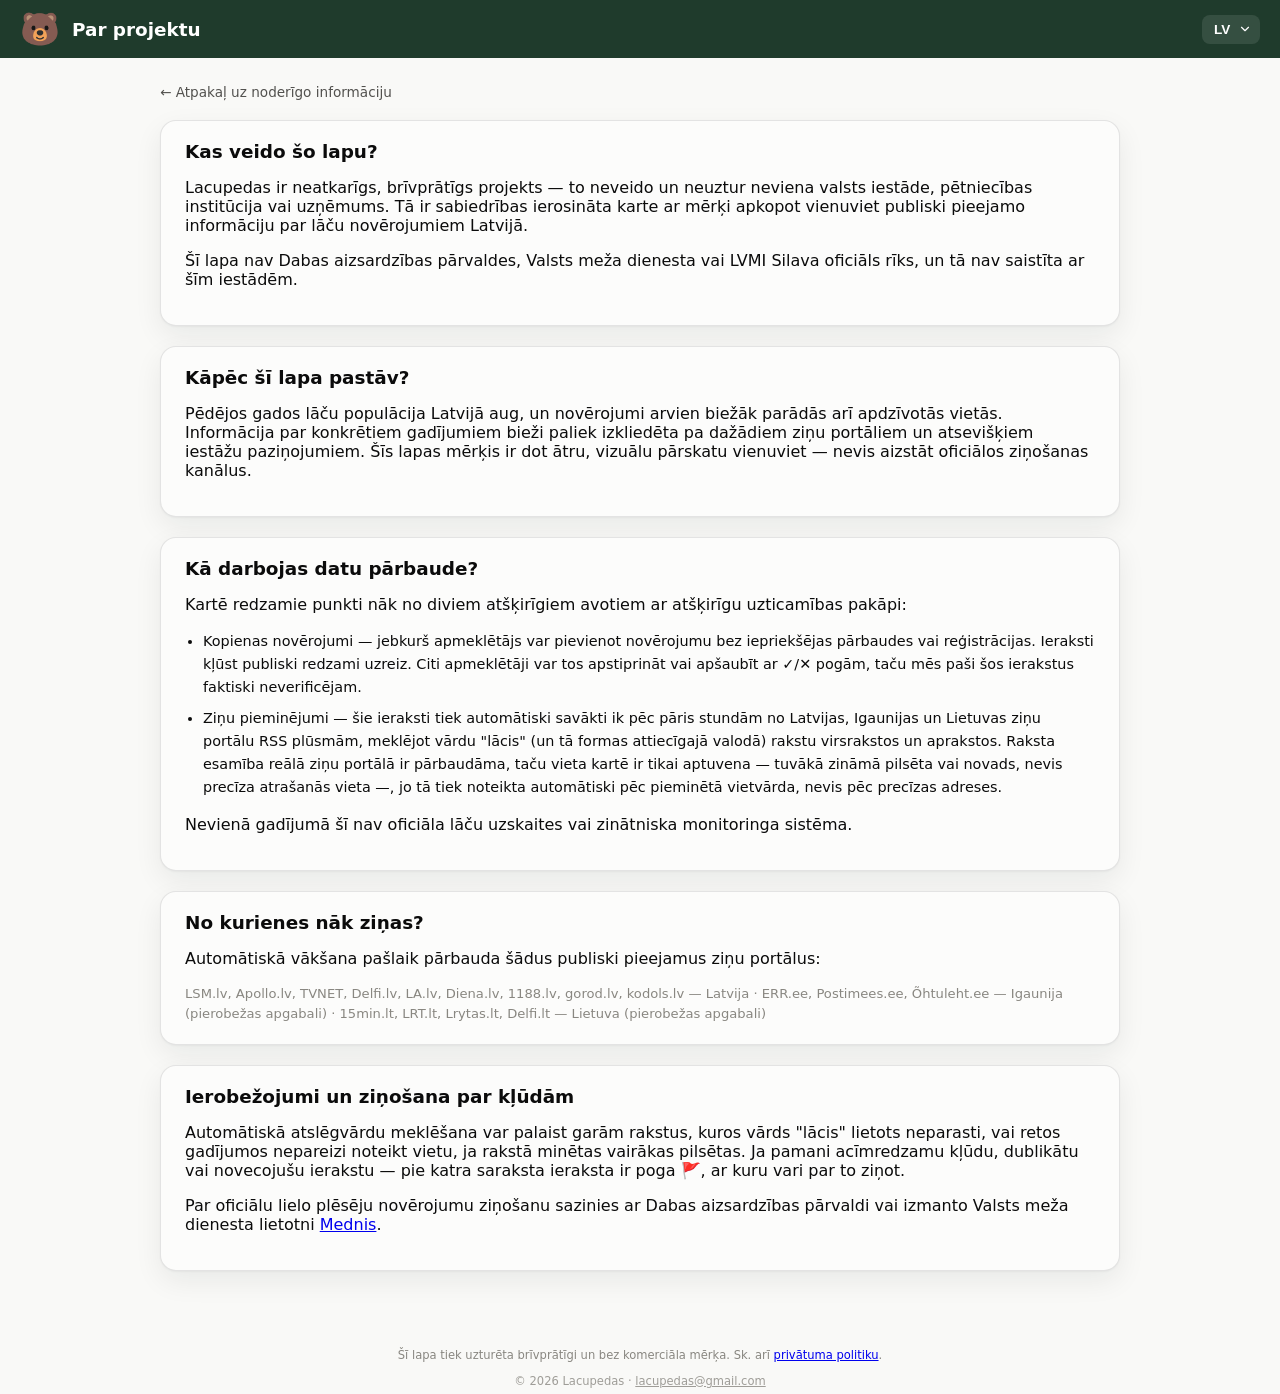
==== commit c0d5ab86: "Fix footer copyright year (was invisible to non-JS clients) + add footer to padomi/stats Confirmed v" ====
--- a/about.html
+++ b/about.html
@@ -11,9 +11,15 @@
   <meta property="og:title" content="Par projektu" />
   <meta property="og:description" content="Kas veido Lacupedas, kāpēc tā izveidota un kā darbojas datu pārbaude." />
   <meta property="og:url" content="https://lacupedas.lv/about.html" />
-  <meta property="og:image" content="https://lacupedas.lv/icons/android-chrome-512x512.png" />
-  <meta name="twitter:card" content="summary" />
-  <meta name="twitter:image" content="https://lacupedas.lv/icons/android-chrome-512x512.png" />
+  <meta property="og:image" content="https://lacupedas.lv/icons/og-banner.png" />
+  <meta property="og:image:width" content="1200" />
+  <meta property="og:image:height" content="630" />
+  <meta property="og:image:alt" content="Lacupedas — lāču novērojumi, pēdas un karte Latvijā" />
+  <meta property="og:locale" content="lv_LV" />
+  <meta property="og:locale:alternate" content="en_US" />
+  <meta property="og:locale:alternate" content="ru_RU" />
+  <meta name="twitter:card" content="summary_large_image" />
+  <meta name="twitter:image" content="https://lacupedas.lv/icons/og-banner.png" />
   <link rel="icon" href="favicon.ico" sizes="any" />
   <link rel="icon" type="image/png" sizes="32x32" href="icons/favicon-32x32.png" />
   <link rel="icon" type="image/png" sizes="16x16" href="icons/favicon-16x16.png" />
@@ -91,7 +97,8 @@
       <span data-i18n="aboutFooterNote">Šī lapa tiek uzturēta brīvprātīgi un bez komerciāla mērķa. Sk. arī</span>
       <a href="privacy.html" data-i18n="aboutPrivacyLinkText">privātuma politiku</a>.
     </p>
-    <p class="footer-meta">© <span id="footer-year"></span> Lacupedas · <a href="mailto:lacupedas@gmail.com">lacupedas@gmail.com</a></p>
+    <!-- Static, not JS-filled: a crawler/RSS-reader/WebFetch-style client that doesn't run JS should still see a year. Bump by hand once a year. -->
+    <p class="footer-meta">© 2026 Lacupedas · <a href="mailto:lacupedas@gmail.com">lacupedas@gmail.com</a></p>
   </footer>
 
   <nav class="mobile-bottom-nav" aria-label="Mobile navigation">
--- a/css/style.css
+++ b/css/style.css
@@ -855,6 +855,17 @@
   margin-bottom: 0;
 }
 
+.list-export-row {
+  flex: 0 0 auto;
+  text-align: right;
+  margin-top: 8px;
+}
+
+.list-export-row .btn {
+  padding: 6px 12px;
+  font-size: 0.78rem;
+}
+
 .filter-group {
   flex: 0 0 auto;
   max-width: 100%;
@@ -971,6 +982,16 @@
 
 .news-updated-at:empty {
   display: none;
+}
+
+.news-rss-link {
+  flex: 0 0 auto;
+  margin: 2px 0 0;
+  font-size: 0.68rem;
+}
+
+.news-rss-link a {
+  color: var(--text-muted);
 }
 
 .news-marker-diamond {
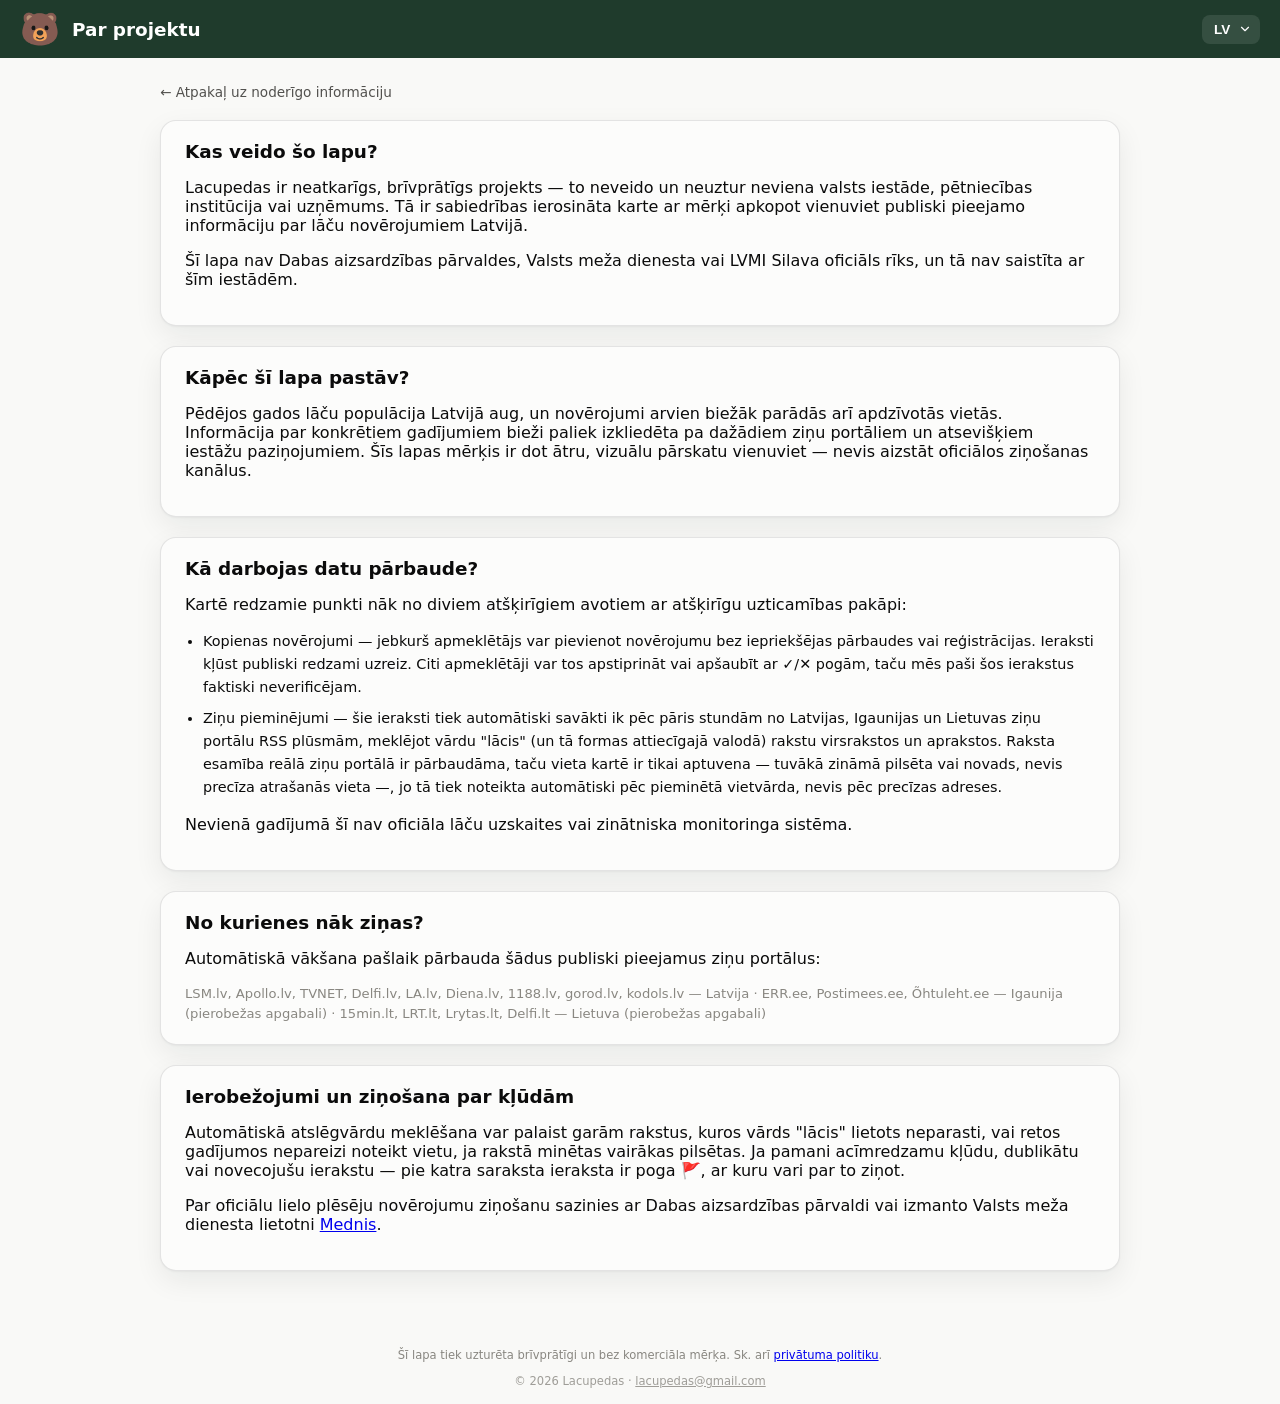
==== commit 0472120d: "Add AdSense verification script and footer ad slot" ====
--- a/about.html
+++ b/about.html
@@ -5,6 +5,7 @@
   <meta name="viewport" content="width=device-width, initial-scale=1.0" />
   <title>Par projektu — Lacupedas</title>
   <meta name="description" content="Kas veido Lacupedas, kāpēc tā izveidota, kā darbojas datu pārbaude un no kurienes nāk ziņas par lāču novērojumiem Latvijā." />
+  <meta name="robots" content="index,follow,max-image-preview:large" />
   <link rel="canonical" href="https://lacupedas.lv/about.html" />
   <meta property="og:type" content="article" />
   <meta property="og:site_name" content="Lacupedas" />
@@ -16,7 +17,7 @@
   <meta property="og:image:height" content="630" />
   <meta property="og:image:alt" content="Lacupedas — lāču novērojumi, pēdas un karte Latvijā" />
   <meta property="og:locale" content="lv_LV" />
-  <meta property="og:locale:alternate" content="en_US" />
+  <meta property="og:locale:alternate" content="en_GB" />
   <meta property="og:locale:alternate" content="ru_RU" />
   <meta name="twitter:card" content="summary_large_image" />
   <meta name="twitter:image" content="https://lacupedas.lv/icons/og-banner.png" />
@@ -38,6 +39,7 @@
     "inLanguage": ["lv", "en", "ru"]
   }
   </script>
+  <script async src="https://pagead2.googlesyndication.com/pagead/js/adsbygoogle.js?client=ca-pub-6845734055198855" crossorigin="anonymous"></script>
 </head>
 <body class="guide-body">
   <header class="app-header">
@@ -99,6 +101,15 @@
     </p>
     <!-- Static, not JS-filled: a crawler/RSS-reader/WebFetch-style client that doesn't run JS should still see a year. Bump by hand once a year. -->
     <p class="footer-meta">© 2026 Lacupedas · <a href="mailto:lacupedas@gmail.com">lacupedas@gmail.com</a></p>
+      <div class="footer-ad">
+      <ins class="adsbygoogle"
+           style="display:block"
+           data-ad-client="ca-pub-6845734055198855"
+           data-ad-slot="REPLACE_WITH_AD_SLOT_ID"
+           data-ad-format="horizontal"
+           data-full-width-responsive="true"></ins>
+      <script>(adsbygoogle = window.adsbygoogle || []).push({});</script>
+    </div>
   </footer>
 
   <nav class="mobile-bottom-nav" aria-label="Mobile navigation">
--- a/css/style.css
+++ b/css/style.css
@@ -173,28 +173,114 @@
   }
 }
 
+/* Nearby-sighting alert bar — opt-in, in-tab only (see js/nearby-alert.js).
+   Sits between the header and .layout, same width on mobile and desktop
+   both, so it doesn't need its own responsive variant. Styled as a small
+   floating card (same radius/shadow language as .card) rather than a
+   flush system-notification-style strip, with the toggle itself reading
+   as a pill chip that fills brand-green when active — same "off = outline,
+   on = filled" language as .news-tab.active/.sidebar-tab.active. */
+.nearby-alert-bar {
+  flex: 0 0 auto;
+  display: flex;
+  align-items: center;
+  justify-content: space-between;
+  gap: 10px;
+  margin: 10px 20px 0;
+  padding: 8px 10px 8px 14px;
+  background: var(--surface-1);
+  border: 1px solid var(--border);
+  border-radius: var(--radius-card);
+  box-shadow: var(--shadow-card);
+  font-size: 0.78rem;
+}
+
+.nearby-alert-toggle {
+  display: flex;
+  align-items: center;
+  gap: 7px;
+  padding: 5px 10px 5px 6px;
+  border-radius: var(--radius-btn);
+  cursor: pointer;
+  color: var(--text-secondary);
+  font-weight: 600;
+  transition: background 0.15s ease, color 0.15s ease;
+}
+
+.nearby-alert-toggle:hover {
+  background: rgba(47, 93, 63, 0.08);
+}
+
+.nearby-alert-toggle input {
+  accent-color: var(--brand-forest);
+  width: 16px;
+  height: 16px;
+  cursor: pointer;
+}
+
+/* :has() flips the whole chip to the same filled-green "active" look
+   .news-tab.active/.sidebar-tab.active already use, so "this is on" reads
+   at a glance instead of relying on a small native checkbox alone. */
+.nearby-alert-toggle:has(input:checked) {
+  background: var(--brand-forest);
+  color: #fff;
+}
+
+.nearby-alert-radius {
+  flex: 0 0 auto;
+  border: 1px solid var(--border);
+  border-radius: var(--radius-btn);
+  background: var(--page-plane);
+  color: var(--text-primary);
+  font-weight: 600;
+  font-size: 0.76rem;
+  padding: 5px 8px;
+  cursor: pointer;
+}
+
+@media (max-width: 520px) {
+  .nearby-alert-bar {
+    margin: 8px 14px 0;
+    padding: 6px 8px 6px 10px;
+    font-size: 0.74rem;
+  }
+
+  .nearby-alert-toggle {
+    padding: 4px 8px 4px 4px;
+  }
+}
+
 /* Layout */
 
 .layout {
   flex: 1 1 auto;
   min-height: 0;
   display: grid;
-  /* Roughly even split — the sidebar (stats/news/list) carries as much of
-     the app's actual content as the map does, so it gets an equal share
-     of the width instead of being squeezed to a narrow reading column. */
-  grid-template-columns: minmax(0, 1fr) minmax(360px, 1fr);
+  /* ~62/38 favoring the map — for a visitor who just wants to see where
+     bears were, the map is the primary content; the sidebar (now a single
+     tabbed panel instead of four stacked cards, see .sidebar-tabbar below)
+     needs less width than it used to when it had to fit everything at once. */
+  grid-template-columns: minmax(0, 5fr) minmax(320px, 3fr);
   grid-template-rows: 1fr;
   gap: 16px;
   padding: 16px;
   width: 100%;
   overflow: hidden;
-}
-
-/* Mobile-only home feed: quick actions to the standalone map.html (see
-   .mobile-bottom-nav near the footer for the rest of the mobile nav), shown
-   in place of the embedded map — .map-pane is hidden below 900px. */
-.mobile-quick-actions {
-  display: none;
+  transition: grid-template-columns 0.2s ease;
+}
+
+/* Collapsed: sidebar hidden, map takes the full row. Desktop-only — on
+   mobile .layout is already single-column and #sidebar-toggle-btn itself
+   is hidden there (see the 900px query below), so this class is simply
+   never applied on mobile. */
+@media (min-width: 901px) {
+  .layout.sidebar-collapsed {
+    grid-template-columns: 1fr;
+  }
+
+  .layout.sidebar-collapsed .sidebar {
+    display: none;
+  }
 }
 
 @media (max-width: 900px) {
@@ -211,16 +297,6 @@
     overflow: visible;
   }
 
-  .mobile-quick-actions {
-    display: flex;
-    gap: 8px;
-  }
-
-  .mobile-quick-btn {
-    flex: 1 1 0;
-    text-align: center;
-    text-decoration: none;
-  }
 }
 
 .map-pane {
@@ -236,6 +312,52 @@
   align-items: center;
   flex-wrap: wrap;
   gap: 8px;
+}
+
+/* Desktop-only by construction, not a separate media query: nested inside
+   .map-pane, which .layout .map-pane { display: none } (900px query,
+   above) already hides on mobile — no extra rule needed to keep this off
+   the mobile home feed. */
+.toolbar-stats {
+  margin-left: auto;
+  display: flex;
+  align-items: center;
+  gap: 8px;
+  font-size: 0.8rem;
+  color: var(--text-secondary);
+  white-space: nowrap;
+}
+
+.toolbar-stats strong {
+  color: var(--text-primary);
+  font-variant-numeric: tabular-nums;
+}
+
+.toolbar-stats-sep {
+  color: var(--text-muted);
+}
+
+/* Desktop-only by construction, same as .toolbar-stats above (nested
+   inside .map-pane). Toggles .layout.sidebar-collapsed via JS (app.js) —
+   for a visitor who just wants to see where bears were, letting the map
+   take the full row is the more useful default view. */
+.sidebar-toggle-btn {
+  flex: 0 0 auto;
+  width: 30px;
+  height: 30px;
+  border-radius: 8px;
+  border: 1px solid var(--border);
+  background: var(--surface-1);
+  color: var(--text-secondary);
+  font-size: 0.85rem;
+  line-height: 1;
+  cursor: pointer;
+  transition: background 0.15s ease, color 0.15s ease;
+}
+
+.sidebar-toggle-btn:hover {
+  background: var(--page-plane);
+  color: var(--text-primary);
 }
 
 .map-hint {
@@ -295,6 +417,31 @@
 
 #map.picking {
   cursor: crosshair;
+}
+
+/* Leaflet's stock .leaflet-bar/.leaflet-control give this the same boxy
+   white-button look as the zoom control it sits next to — this just sizes
+   the emoji glyph to fill that box (Leaflet's default line-height assumes
+   a "+"/"−" text glyph, not an emoji) and adds a waiting state. */
+.locate-control-btn {
+  display: flex;
+  align-items: center;
+  justify-content: center;
+  font-size: 15px;
+  text-decoration: none;
+}
+
+.locate-control-btn.locating {
+  animation: locate-pulse 1s ease-in-out infinite;
+}
+
+@keyframes locate-pulse {
+  0%, 100% {
+    opacity: 1;
+  }
+  50% {
+    opacity: 0.4;
+  }
 }
 
 .map-legend {
@@ -360,10 +507,14 @@
   margin-top: 3px;
 }
 
+.legend-verified {
+  box-shadow: 0 0 0 2px rgba(12, 163, 12, 0.55);
+}
+
 .bear-marker-dot {
   display: block;
-  width: 16px;
-  height: 16px;
+  width: 11px;
+  height: 11px;
   border-radius: 50%;
   border: 2px solid #fff;
   box-shadow: 0 1px 4px rgba(0, 0, 0, 0.4);
@@ -393,9 +544,100 @@
   }
 }
 
+/* Desktop tab system: Ziņas/Novērojumi/Statistika — one card visible at a
+   time instead of all four stacked (stats-card/news-card/chart-card/
+   list-card), which used to mean up to two independently-scrolling lists
+   plus the page competing for attention at once. Hidden entirely on
+   mobile (see the max-width:900px override below) — .sidebar-tab isn't
+   even clickable there, every panel just shows in its original stacked
+   order same as before this feature existed. */
+.sidebar-tabbar {
+  flex: 0 0 auto;
+  display: flex;
+  gap: 6px;
+}
+
+.sidebar-tab {
+  flex: 1 1 0;
+  padding: 8px 10px;
+  font-family: inherit;
+  font-size: 0.85rem;
+  font-weight: 700;
+  color: var(--text-secondary);
+  background: var(--surface-1);
+  border: 1px solid var(--border);
+  border-radius: var(--radius-btn);
+  cursor: pointer;
+  transition: background 0.15s ease, color 0.15s ease, border-color 0.15s ease;
+}
+
+.sidebar-tab:hover {
+  border-color: var(--brand-accent);
+}
+
+.sidebar-tab.active {
+  color: #fff;
+  background: var(--brand-forest);
+  border-color: var(--brand-forest);
+}
+
+@media (max-width: 900px) {
+  .sidebar-tabbar {
+    display: none;
+  }
+}
+
+@media (min-width: 901px) {
+  /* One panel at a time on desktop — mobile ignores [data-tab-panel]
+     entirely (no rule below max-width:900px touches it), so every panel
+     keeps showing in its normal stacked document order there. */
+  .sidebar > [data-tab-panel] {
+    display: none;
+  }
+
+  .sidebar[data-active-tab="news"] > .news-card[data-tab-panel="news"] {
+    display: flex;
+    flex: 1 1 auto;
+  }
+
+  .sidebar[data-active-tab="list"] > .list-card[data-tab-panel="list"] {
+    display: flex;
+    flex: 1 1 auto;
+  }
+
+  .sidebar[data-active-tab="stats"] > .stats-card[data-tab-panel="stats"],
+  .sidebar[data-active-tab="stats"] > .research-card[data-tab-panel="stats"],
+  .sidebar[data-active-tab="stats"] > .region-card[data-tab-panel="stats"],
+  .sidebar[data-active-tab="stats"] > .monitoring-card[data-tab-panel="stats"] {
+    display: block;
+    flex: 0 0 auto;
+  }
+
+  .sidebar[data-active-tab="stats"] > .chart-card[data-tab-panel="stats"] {
+    display: flex;
+    flex: 0 0 auto;
+  }
+
+  /* research/region/monitoring cards make the "Statistika" tab taller than
+     the sidebar's fixed height allows (unlike the other tabs, which either
+     fit or scroll their own single inner list) — the sidebar itself scrolls
+     instead, only actually kicking in when a tab's content overflows it. */
+  .sidebar {
+    overflow-y: auto;
+  }
+}
+
 .card {
   flex: 0 0 auto;
   min-width: 0;
+  /* Fallback containing block for any .info-popover (position: absolute)
+     that isn't nested inside its own closer positioned row — without
+     this, a popover with no positioned ancestor at all escapes to the
+     viewport's initial containing block and renders off-screen. The
+     current popovers each nest inside a short header/line element
+     instead (see .news-card-header, .stats-compact-line) so top:100%
+     means "right below that row", not "right below this whole card". */
+  position: relative;
   background: var(--surface-1);
   border: 1px solid var(--border);
   border-radius: var(--radius-card);
@@ -428,14 +670,17 @@
     flex: none;
   }
 
-  /* On index.html's mobile home feed, the full chart + filterable list
-     move to the standalone stats.html (reached via .stats-detail-link on
-     the compact stats-grid below) — news stays here and now reads right
-     after the compact stats card. Scoped to .layout: stats.html reuses
-     these same .chart-card/.list-card classes and must keep showing them
-     at every width. */
+  /* On index.html's mobile home feed, the full chart + filterable list +
+     research/region/monitoring cards all move to the standalone stats.html
+     (reached via .stats-detail-link on the compact stats-grid below) —
+     news stays here and now reads right after the compact stats card.
+     Scoped to .layout: stats.html reuses these same classes and must keep
+     showing them at every width. */
   .layout .chart-card,
-  .layout .list-card {
+  .layout .list-card,
+  .layout .research-card,
+  .layout .region-card,
+  .layout .monitoring-card {
     display: none;
   }
 }
@@ -460,10 +705,85 @@
 }
 
 /* Points at stats.html, the mobile detail page the chart/list moved to
-   (see .layout .chart-card/.list-card above) — desktop keeps them inline
-   in the sidebar, so it has no need for this link. */
+   (see .layout .chart-card/.list-card above). */
 .stats-detail-link {
   display: none;
+}
+
+/* Desktop's own equivalent of .stats-detail-link, inside .stats-card-header
+   instead of the mobile-only compact line — the desktop "Statistika" tab
+   only ever had the compact stats-grid + chart inline, never the region
+   breakdown/monitoring-territories/full filterable list stats.html also
+   has, so without this link desktop had no way to reach that content at
+   all (mobile always could, via .stats-detail-link below). */
+.stats-detail-link-desktop {
+  flex: 0 0 auto;
+  display: inline-flex;
+  align-items: center;
+  gap: 4px;
+  font-size: 0.78rem;
+  font-weight: 600;
+  color: var(--brand-accent);
+  text-decoration: none;
+}
+
+.stats-detail-link-desktop:hover {
+  text-decoration: underline;
+}
+
+@media (max-width: 900px) {
+  .stats-detail-link-desktop {
+    display: none;
+  }
+}
+
+/* Mobile-only compact stats line (see the max-width:900px / min-width:901px
+   pair below) — same community-total/news-mentions numbers as .stats-grid,
+   read as one line with an info icon instead of two boxes plus a paragraph.
+   Desktop keeps the fuller .stats-grid inside its own "Statistika" tab
+   (see .sidebar-tab), so this never shows there at all. */
+.stats-compact-line {
+  display: none;
+  /* Containing block for #stats-info-popover, which is now a direct
+     child (see index.html) so top:100% means "right below this short
+     row" instead of "right below the whole (possibly very tall) .card". */
+  position: relative;
+  align-items: center;
+  flex-wrap: wrap;
+  gap: 6px;
+  font-size: 0.85rem;
+  color: var(--text-secondary);
+}
+
+.stats-compact-line strong {
+  color: var(--text-primary);
+  font-variant-numeric: tabular-nums;
+}
+
+.stats-compact-sep {
+  color: var(--text-muted);
+}
+
+@media (max-width: 900px) {
+  .stats-compact-line {
+    display: flex;
+  }
+
+  /* Scoped to .layout (index.html) — stats.html reuses these same classes
+     for its own, always-visible full stats card and must keep showing them
+     regardless of viewport. */
+  .layout .stats-card-header,
+  .layout .stats-grid,
+  .layout .stats-grid-note {
+    display: none;
+  }
+}
+
+@media (min-width: 901px) {
+  .stats-compact-line,
+  #stats-info-popover {
+    display: none;
+  }
 }
 
 .stats-grid {
@@ -472,14 +792,6 @@
   gap: 6px;
   align-items: stretch;
   padding-top: 2px;
-}
-
-/* index.html's home-feed card only shows 2 of the 3 stats (see
-   #stats-section's markup) — stats.html keeps all 3 in its own
-   .stats-grid (no #stats-section id there), so this is scoped rather
-   than changed on the shared rule above. */
-#stats-section .stats-grid {
-  grid-template-columns: repeat(2, 1fr);
 }
 
 .stat {
@@ -580,15 +892,6 @@
   text-wrap: balance;
 }
 
-/* index.html's home-feed boxes are wider now (2 columns instead of 3 —
-   see #stats-section .stats-grid above), so the narrower 5ch cap (needed
-   for stats.html's tighter 3-column box) just forces an unnecessary wrap
-   here — worst in RU, where "30 июл." no longer fits it. */
-#stats-section .stat-value-date {
-  max-width: none;
-  white-space: nowrap;
-}
-
 .stat-label {
   max-width: 7ch;
   font-size: 0.68rem;
@@ -602,11 +905,32 @@
   justify-content: center;
 }
 
+.stat-sublabel {
+  display: block;
+  font-size: 0.62rem;
+  color: var(--success);
+  font-weight: 700;
+  margin-top: 1px;
+}
+
 .stats-card h2 {
   font-size: 0.88rem;
   margin-bottom: 0;
 }
 
+/* Also defined in css/stats-page.css (identical values) -- kept here too
+   so the same disclaimer can appear on index.html's compact 3-box card,
+   which doesn't load that page-specific stylesheet. Clarifies why
+   Šogad/Pēdējais can read "0"/"Vēl nav" right next to a nonzero "Ziņu
+   pieminējumi" count -- without this, that reads as a contradiction
+   instead of two honestly-separate categories. */
+.stats-grid-note {
+  margin: 8px 0 0;
+  font-size: 0.72rem;
+  color: var(--text-muted);
+  text-align: center;
+}
+
 .stat-total {
   background: rgba(137, 135, 129, 0.045);
 }
@@ -617,12 +941,32 @@
 
 .stat-recent {
   background: rgba(217, 123, 41, 0.055);
+}
+
+/* Both previously fell back to the base .stat rule's background
+   (rgba(255,255,255,0.18)) since neither had its own tint — harmless in
+   light mode but reads as a solid grey "pressed button" in dark mode
+   next to its barely-tinted siblings, making it look selected/clickable
+   when it isn't. Matches NEWS_MARKER_COLOR (js/map.js) and --series-1
+   respectively, so the tint also hints at what each number relates to. */
+.stat-news-mentions {
+  background: rgba(74, 58, 167, 0.06);
+}
+
+.stat-official {
+  background: rgba(42, 120, 214, 0.06);
 }
 
 .chart-container svg {
   width: 100%;
   height: auto;
   display: block;
+}
+
+.chart-combined-note {
+  margin: 4px 0 0;
+  font-size: 0.7rem;
+  color: var(--text-muted);
 }
 
 .viz-grid {
@@ -785,6 +1129,16 @@
   font-weight: 700;
 }
 
+.news-verified-badge {
+  flex: 0 0 auto;
+  padding: 1px 6px;
+  border-radius: 999px;
+  background: rgba(12, 163, 12, 0.14);
+  color: var(--success);
+  font-size: 0.68rem;
+  font-weight: 700;
+}
+
 .sighting-desc {
   margin: 4px 0 0;
   font-size: 0.8rem;
@@ -874,6 +1228,45 @@
   align-items: center;
   gap: 6px;
   margin-bottom: 6px;
+}
+
+/* Mobile-only collapse for the news card's source/time filters, mirroring
+   .map-filters-toggle/.map-filters-panel on map.html (distinct class names
+   since both stylesheets load together there — see css/map-page.css).
+   Desktop: toggle hidden, panel always inline (unchanged base .filter-group
+   behavior above). Base rules have to come before the max-width:900px
+   override in source order — equal-specificity tie, later one wins
+   regardless of which side is wrapped in a media query (bit us twice
+   already elsewhere in this file). */
+.news-filters-toggle {
+  display: none;
+}
+
+@media (max-width: 900px) {
+  .news-filters-toggle {
+    display: inline-flex;
+    align-items: center;
+    gap: 4px;
+    flex: 0 0 auto;
+    border: 1px solid var(--border);
+    border-radius: var(--radius-btn);
+    background: var(--surface-1);
+    color: var(--text-primary);
+    padding: 7px 12px;
+    font-size: 0.85rem;
+    font-family: inherit;
+    cursor: pointer;
+    margin-bottom: 6px;
+  }
+
+  .news-filters-panel {
+    display: none;
+    width: 100%;
+  }
+
+  .news-filters-panel.open {
+    display: flex;
+  }
 }
 
 .filter-checkbox {
@@ -908,10 +1301,10 @@
 /* News mentions */
 
 .news-card-header {
-  flex: 0 0 auto;
-  display: flex;
-  align-items: center;
-  justify-content: space-between;
+  position: relative;
+  flex: 0 0 auto;
+  display: flex;
+  align-items: center;
   gap: 8px;
   margin-bottom: 6px;
 }
@@ -921,6 +1314,7 @@
 }
 
 .news-toggle {
+  margin-left: auto;
   display: flex;
   align-items: center;
   gap: 6px;
@@ -928,6 +1322,130 @@
   color: var(--text-secondary);
   cursor: pointer;
   white-space: nowrap;
+}
+
+@media (max-width: 900px) {
+  /* Both redundant on the mobile home feed specifically: the heading
+     repeats what the Tuvumā/Pasaulē tabs and the compact stats line's
+     "Ziņās: N" already say, and the toggle controls the embedded map's
+     news markers — .map-pane doesn't even render here (see the 900px
+     query near .layout above), so it had no effect either way. */
+  .news-card-header h2,
+  .news-toggle {
+    display: none;
+  }
+}
+
+/* Replacement for a paragraph of explanatory text (the news card's source/
+   methodology note, the compact stats line's "what do these numbers mean")
+   — click to reveal it in a popover instead of it permanently eating
+   space. Universal (mobile and desktop both) — #stats-info-btn is also
+   nested inside .stats-compact-line, which is itself desktop-hidden (see
+   the min-width:901px query below), so it disappears there without
+   needing its own rule. */
+.info-btn {
+  display: inline-flex;
+  align-items: center;
+  justify-content: center;
+  flex: 0 0 auto;
+  width: 20px;
+  height: 20px;
+  padding: 0;
+  border-radius: 50%;
+  border: 1px solid var(--border);
+  background: var(--page-plane);
+  color: var(--text-secondary);
+  font-size: 0.75rem;
+  line-height: 1;
+  cursor: pointer;
+}
+
+.info-btn:hover,
+.info-btn[aria-expanded="true"] {
+  border-color: var(--brand-accent);
+  color: var(--text-primary);
+}
+
+/* Icon-only everywhere by default (e.g. #stats-info-btn, which sits right
+   next to labeled numbers already) — #news-info-btn is the one exception
+   that opts into a visible label, via this child span, specifically on
+   mobile where hiding .news-card-header's h2 (see above) would otherwise
+   leave it an unexplained lone dot with nothing else in that row. */
+.info-btn-label {
+  display: none;
+}
+
+@media (max-width: 900px) {
+  .info-btn:has(.info-btn-label) {
+    width: auto;
+    height: auto;
+    display: inline-flex;
+    align-items: center;
+    gap: 4px;
+    border-radius: var(--radius-btn);
+    padding: 5px 10px;
+    font-size: 0.72rem;
+  }
+
+  .info-btn-label {
+    display: inline;
+  }
+}
+
+.info-popover {
+  display: none;
+  position: absolute;
+  z-index: 20;
+  top: 100%;
+  left: 0;
+  margin-top: 6px;
+  width: min(320px, 90vw);
+  background: var(--surface-1);
+  border: 1px solid var(--border);
+  border-radius: 10px;
+  box-shadow: var(--shadow-card);
+  padding: 10px 12px;
+  font-size: 0.72rem;
+  color: var(--text-muted);
+  line-height: 1.4;
+}
+
+.info-popover:not([hidden]) {
+  display: block;
+}
+
+/* Local (Latvia + EE/LT border) vs. Pasaulē (everything else — see
+   isForeignNews() in news.js) — foreign stories never carry lat/lng, so
+   this is the only place they're browsable at all. */
+.news-tabs {
+  flex: 0 0 auto;
+  display: flex;
+  gap: 6px;
+  margin-bottom: 8px;
+}
+
+.news-tab {
+  flex: 1 1 0;
+  padding: 6px 10px;
+  font-size: 0.8rem;
+  font-family: inherit;
+  font-weight: 600;
+  color: var(--text-secondary);
+  background: var(--page-plane);
+  border: 1px solid var(--border);
+  border-radius: var(--radius-btn);
+  cursor: pointer;
+  transition: background 0.15s ease, color 0.15s ease, border-color 0.15s ease;
+}
+
+.news-tab:hover {
+  border-color: var(--brand-accent);
+}
+
+.news-tab.active {
+  color: #fff;
+  background: var(--brand-forest);
+  border-color: var(--brand-forest);
 }
 
 .news-link {
@@ -944,22 +1462,6 @@
   text-decoration: underline;
 }
 
-.news-thumb-link {
-  flex: 0 0 auto;
-  display: block;
-  width: 64px;
-  height: 64px;
-  border-radius: 8px;
-  overflow: hidden;
-}
-
-.news-thumb {
-  width: 100%;
-  height: 100%;
-  object-fit: cover;
-  display: block;
-}
-
 .news-disclaimer {
   flex: 0 0 auto;
   margin: 10px 0 0;
@@ -996,18 +1498,36 @@
 
 .news-marker-diamond {
   display: block;
-  width: 12px;
-  height: 12px;
+  width: 8px;
+  height: 8px;
   transform: rotate(45deg);
   background: #4a3aa7;
   border: 2px solid #fff;
   box-shadow: 0 1px 4px rgba(0, 0, 0, 0.4);
-  margin: 2px;
+  margin: 1px;
   transition: transform 0.15s ease;
 }
 
 .leaflet-marker-icon:hover .news-marker-diamond {
   transform: rotate(45deg) scale(1.35);
+}
+
+/* A human has personally confirmed this specific item's place/date match
+   the article (VERIFIED_LINKS in scripts/fetch-news.js) — a green glow
+   ring on top of the same diamond, not a different shape/color, since
+   it's still a news marker either way. */
+.news-marker-diamond.verified {
+  border-color: var(--success);
+  box-shadow: 0 0 0 2px rgba(12, 163, 12, 0.55), 0 1px 4px rgba(0, 0, 0, 0.4);
+}
+
+/* eventCountry EE/LT ("border area" — see classifyLocation() in
+   scripts/fetch-news.js): still shown on the map since bears don't know
+   borders, just not indigo/Latvia-colored. Combines fine with .verified
+   above — that rule only touches border-color/box-shadow, this one only
+   touches background. */
+.news-marker-diamond.border {
+  background: #5f7a8f;
 }
 
 /* Sighting clusters (leaflet.markercluster's default divIcon markup/classes)
@@ -1043,6 +1563,10 @@
 .popup-meta {
   font-size: 0.75rem;
   color: #666;
+}
+
+.popup-approx {
+  font-style: italic;
 }
 
 .toast {
@@ -1162,9 +1686,17 @@
   color: inherit;
 }
 
+.footer-ad {
+  margin: 10px auto 0;
+  max-width: 728px;
+  min-height: 0;
+  overflow: hidden;
+  display: flex;
+  justify-content: center;
+}
+
 /* Mobile bottom nav — fixed tab bar replacing the desktop map-pane's
-   toolbar as the way to reach the standalone map.html (see
-   .mobile-quick-actions near .layout for the other entry point). */
+   toolbar as the way to reach the standalone map.html and report flow. */
 .mobile-bottom-nav {
   display: none;
 }
@@ -1336,7 +1868,8 @@
   color: var(--brand-accent);
 }
 
-.form-emergency-note {
+.form-emergency-note,
+.emergency-note {
   margin: 0 0 14px;
   padding: 10px 12px;
   border: 1px solid rgba(208, 59, 59, 0.35);
@@ -1347,14 +1880,21 @@
   color: var(--text-secondary);
 }
 
-.form-emergency-note strong {
+.form-emergency-note strong,
+.emergency-note strong {
   display: block;
   color: var(--danger);
   margin-bottom: 2px;
 }
 
-.form-emergency-note a {
+.form-emergency-note a,
+.emergency-note a {
   color: var(--brand-accent);
+}
+
+.emergency-note {
+  font-size: 0.85rem;
+  margin: 0 0 16px;
 }
 
 .hp-field {
--- a/css/guide.css
+++ b/css/guide.css
@@ -22,6 +22,17 @@
 
 .back-link:hover {
   text-decoration: underline;
+}
+
+/* padomi.html only (id-scoped, not the shared .back-link class — every
+   other content page's back-link points *up* to padomi.html itself, a
+   different relationship than this one's "back to home"). Redundant with
+   .mobile-bottom-nav's "Sākums" at the same width that nav appears
+   (900px, style.css) — kept on desktop, where there's no bottom nav. */
+@media (max-width: 900px) {
+  #hub-back-link {
+    display: none;
+  }
 }
 
 .guide-card {
@@ -217,6 +228,28 @@
   color: var(--brand-accent);
 }
 
+/* Only ~2.5 cards fit on a phone screen at the desktop padding/type scale
+   above — tighten both so roughly 4 fit instead. Placed after the base
+   .hub-card* rules on purpose: these have equal selector specificity, so
+   whichever comes later in source order wins the tie, regardless of which
+   one is wrapped in a media query. */
+@media (max-width: 640px) {
+  .hub-card {
+    padding: 12px 14px;
+  }
+
+  .hub-card h3 {
+    margin-bottom: 4px;
+    font-size: 0.95rem;
+  }
+
+  .hub-card p {
+    margin-bottom: 6px;
+    font-size: 0.82rem;
+    line-height: 1.4;
+  }
+}
+
 /* Stories */
 
 .story-card {
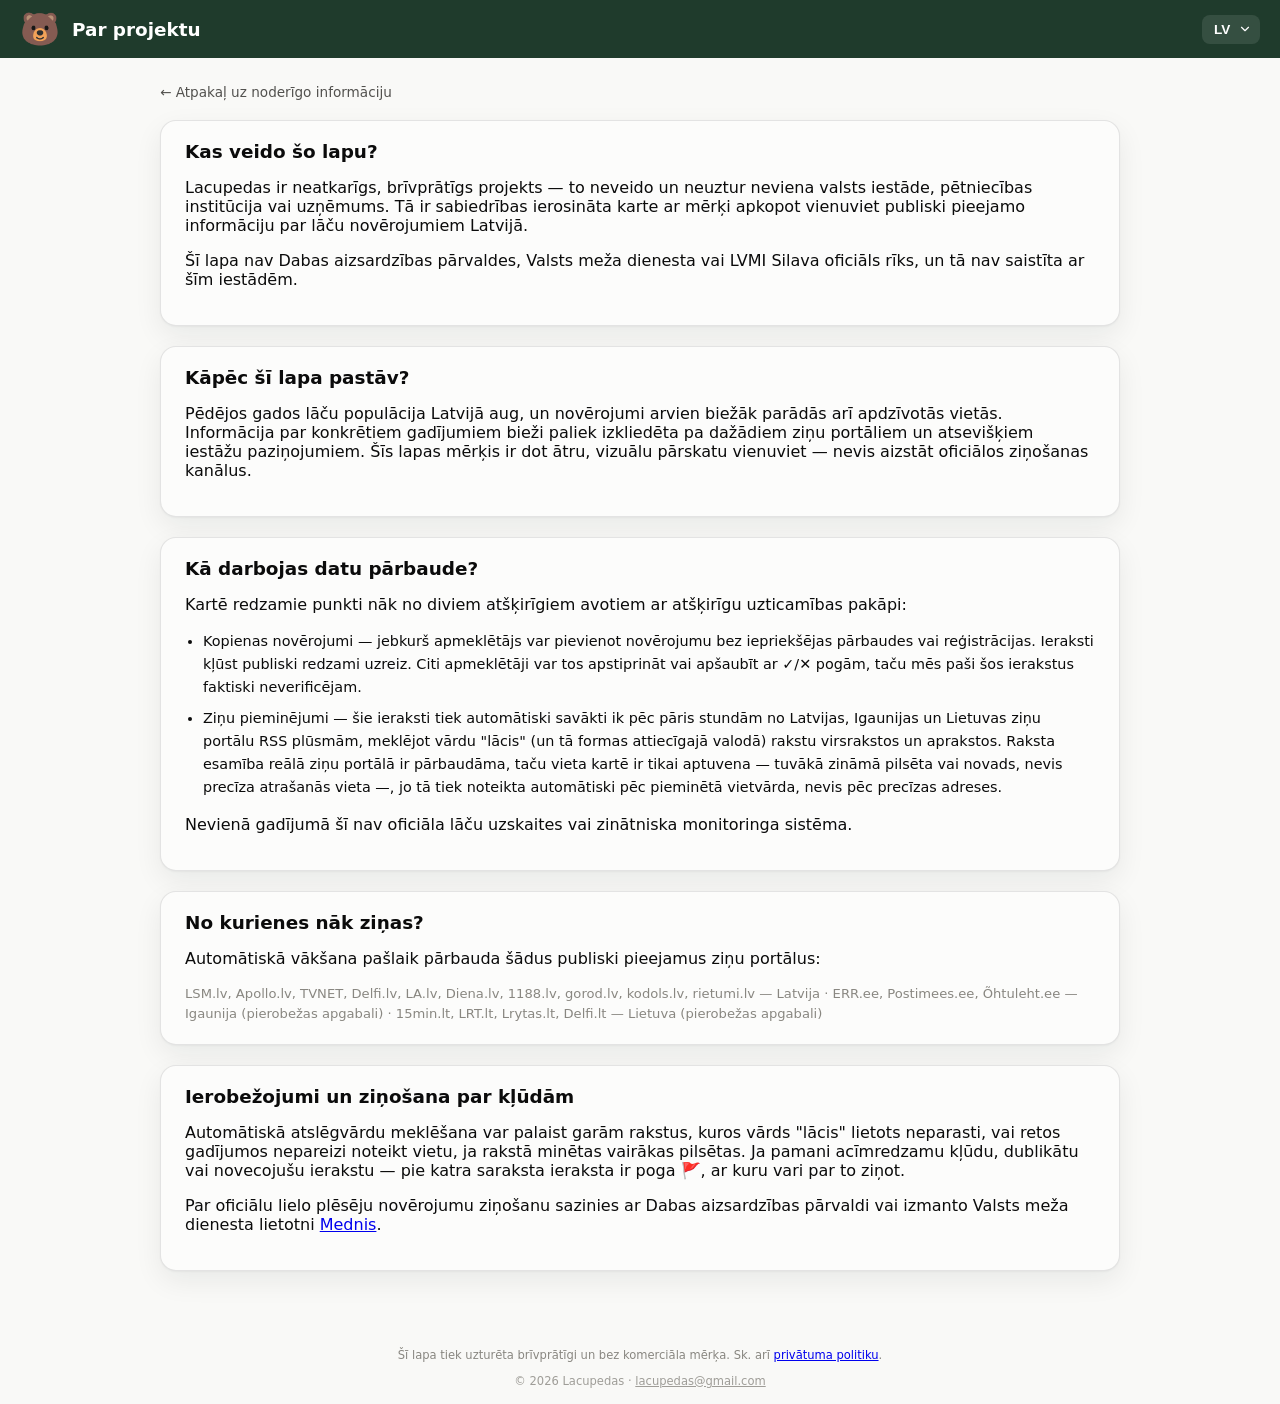
==== commit 897eedff: "Add rietumi.lv to news sources Co-Authored-By: Claude Sonnet 5.5 <noreply@anthropic.com>" ====
--- a/about.html
+++ b/about.html
@@ -81,7 +81,7 @@
     <section class="guide-card">
       <h2 data-i18n="aboutSourcesTitle">No kurienes nāk ziņas?</h2>
       <p data-i18n="aboutSources1">Automātiskā vākšana pašlaik pārbauda šādus publiski pieejamus ziņu portālus:</p>
-      <p class="guide-note">LSM.lv, Apollo.lv, TVNET, Delfi.lv, LA.lv, Diena.lv, 1188.lv, gorod.lv, kodols.lv — Latvija · ERR.ee, Postimees.ee, Õhtuleht.ee — Igaunija (pierobežas apgabali) · 15min.lt, LRT.lt, Lrytas.lt, Delfi.lt — Lietuva (pierobežas apgabali)</p>
+      <p class="guide-note">LSM.lv, Apollo.lv, TVNET, Delfi.lv, LA.lv, Diena.lv, 1188.lv, gorod.lv, kodols.lv, rietumi.lv — Latvija · ERR.ee, Postimees.ee, Õhtuleht.ee — Igaunija (pierobežas apgabali) · 15min.lt, LRT.lt, Lrytas.lt, Delfi.lt — Lietuva (pierobežas apgabali)</p>
     </section>
 
     <section class="guide-card">
